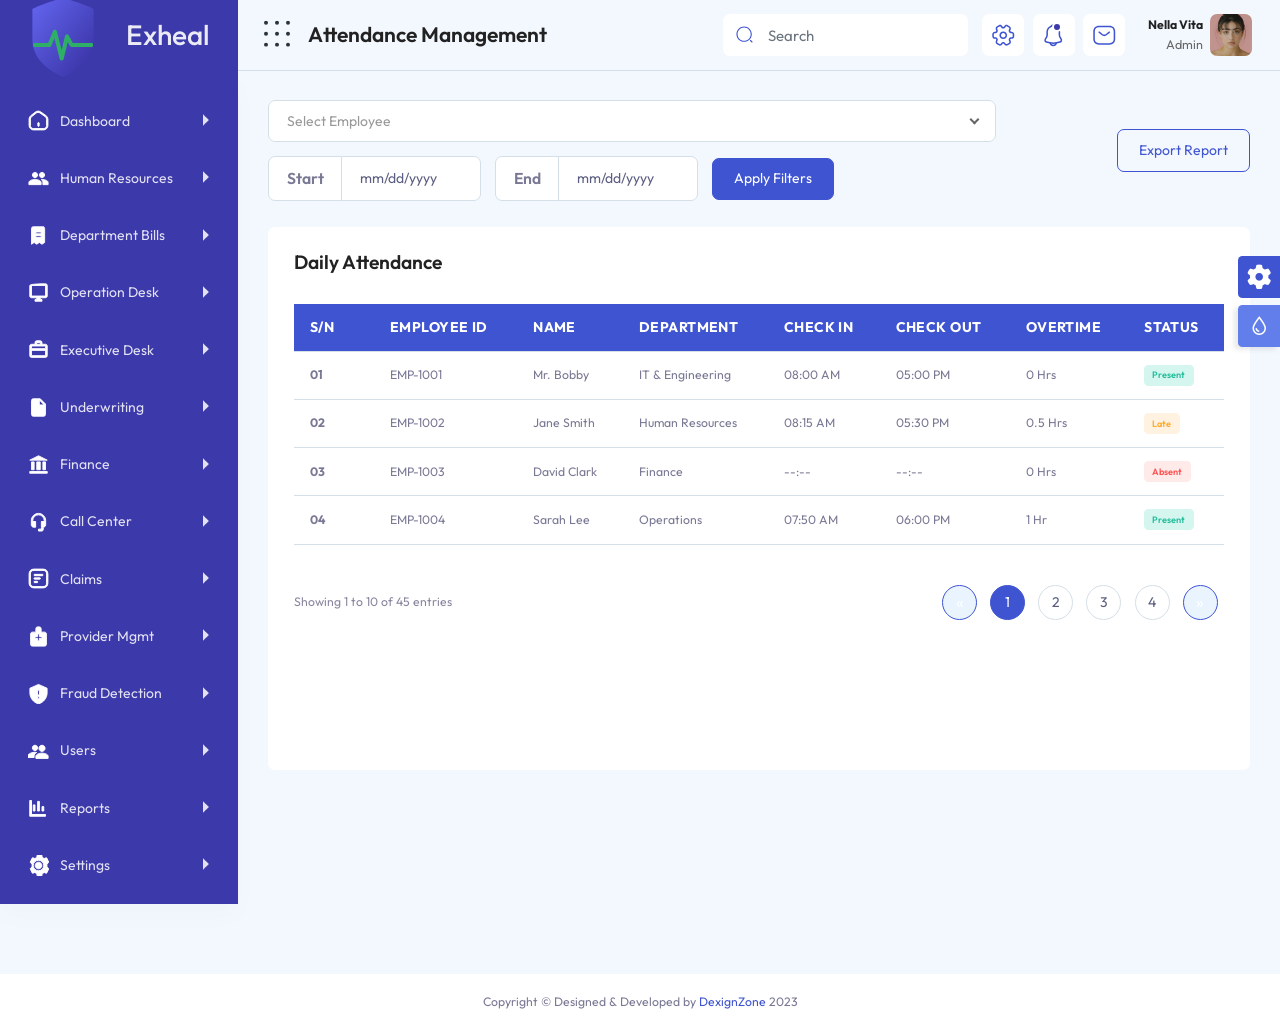
==== attendance.html @ 42bbf81d "exheal" ====
<!doctype html>
<html lang="en">
  <head>
    <meta charset="utf-8" />
    <meta http-equiv="X-UA-Compatible" content="IE=edge" />
    <meta name="viewport" content="width=device-width, initial-scale=1" />
    <meta
      name="description"
      content="Salreo : Crypto Trading UI Admin  Bootstrap 5 Template"
    />
    <meta
      property="og:title"
      content="Salreo : Crypto Trading UI Admin  Bootstrap 5 Template"
    />
    <meta
      property="og:description"
      content="Salreo : Crypto Trading UI Admin  Bootstrap 5 Template"
    />
    <meta
      property="og:image"
      content="https://Salreo.dexignZone.com/xhtml/social-image.png"
    />
    <meta name="format-detection" content="telephone=no" />

    <!-- PAGE TITLE HERE -->
    <title>Exheal UI Admin</title>
    <!-- FAVICONS ICON -->

    <link rel="shortcut icon" type="image/png" href="images/favicon.png" />
    <!-- Custom Stylesheet -->
    <link
      href="vendor/jquery-nice-select/css/nice-select.css"
      rel="stylesheet"
    />
    <link
      href="vendor/bootstrap-select/dist/css/bootstrap-select.min.css"
      rel="stylesheet"
    />
    <link
      href="https://fonts.googleapis.com/css2?family=Material+Icons"
      rel="stylesheet"
    />
    <link href="css/style.css" rel="stylesheet" />
  </head>

  <body>
    <!--*******************
        Preloader start
    ********************-->

    <div id="preloader">
      <div class="loader"></div>
    </div>
    <!--*******************
        Preloader end
    ********************-->

    <!--**********************************
        Main wrapper start
    ***********************************-->
    <div id="main-wrapper">
      <!--**********************************
            Nav header start
        ***********************************-->
      <div class="nav-header">
        <a href="index.html" class="brand-logo">
          <img
            src="images/insureconnect-icon.svg"
            alt="InsureConnect Logo"
            width="90"
          />
          <div class="brand-title">
            <h1 class="mb-0">Exheal</h1>
          </div>
        </a>
        <div class="nav-control">
          <div class="hamburger">
            <span class="line"></span><span class="line"></span
            ><span class="line"></span>
            <svg
              width="26"
              height="26"
              viewBox="0 0 26 26"
              fill="none"
              xmlns="http://www.w3.org/2000/svg"
            >
              <rect x="22" y="11" width="4" height="4" rx="2" fill="#2A353A" />
              <rect x="11" width="4" height="4" rx="2" fill="#2A353A" />
              <rect x="22" width="4" height="4" rx="2" fill="#2A353A" />
              <rect x="11" y="11" width="4" height="4" rx="2" fill="#2A353A" />
              <rect x="11" y="22" width="4" height="4" rx="2" fill="#2A353A" />
              <rect width="4" height="4" rx="2" fill="#2A353A" />
              <rect y="11" width="4" height="4" rx="2" fill="#2A353A" />
              <rect x="22" y="22" width="4" height="4" rx="2" fill="#2A353A" />
              <rect y="22" width="4" height="4" rx="2" fill="#2A353A" />
            </svg>
          </div>
        </div>
      </div>
      <!--**********************************
            Nav header end
        ***********************************-->

      <!--**********************************
            Chat box start
        ***********************************-->
      <div class="chatbox">
        <div class="chatbox-close"></div>
        <div class="custom-tab-1">
          <ul class="nav nav-tabs">
            <li class="nav-item">
              <a
                class="nav-link"
                data-bs-toggle="tab"
                href="table-bootstrap-basic.html#notes"
                >Notes</a
              >
            </li>
            <li class="nav-item">
              <a
                class="nav-link"
                data-bs-toggle="tab"
                href="table-bootstrap-basic.html#alerts"
                >Alerts</a
              >
            </li>
            <li class="nav-item">
              <a
                class="nav-link active"
                data-bs-toggle="tab"
                href="table-bootstrap-basic.html#chat"
                >Chat</a
              >
            </li>
          </ul>
          <div class="tab-content">
            <div class="tab-pane fade active show" id="chat" role="tabpanel">
              <div class="card mb-sm-3 mb-md-0 contacts_card dz-chat-user-box">
                <div class="card-header chat-list-header text-center">
                  <a href="javascript:void(0);"
                    ><svg
                      xmlns="http://www.w3.org/2000/svg"
                      xmlns:xlink="http://www.w3.org/1999/xlink"
                      width="18px"
                      height="18px"
                      viewBox="0 0 24 24"
                      version="1.1"
                    >
                      <g
                        stroke="none"
                        stroke-width="1"
                        fill="none"
                        fill-rule="evenodd"
                      >
                        <rect
                          fill="#000000"
                          x="4"
                          y="11"
                          width="16"
                          height="2"
                          rx="1"
                        />
                        <rect
                          fill="#000000"
                          opacity="0.3"
                          transform="translate(12.000000, 12.000000) rotate(-270.000000) translate(-12.000000, -12.000000) "
                          x="4"
                          y="11"
                          width="16"
                          height="2"
                          rx="1"
                        />
                      </g></svg
                  ></a>
                  <div>
                    <h6 class="mb-1">Chat List</h6>
                    <p class="mb-0">Show All</p>
                  </div>
                  <a href="javascript:void(0);"
                    ><svg
                      xmlns="http://www.w3.org/2000/svg"
                      xmlns:xlink="http://www.w3.org/1999/xlink"
                      width="18px"
                      height="18px"
                      viewBox="0 0 24 24"
                      version="1.1"
                    >
                      <g
                        stroke="none"
                        stroke-width="1"
                        fill="none"
                        fill-rule="evenodd"
                      >
                        <rect x="0" y="0" width="24" height="24" />
                        <circle fill="#000000" cx="5" cy="12" r="2" />
                        <circle fill="#000000" cx="12" cy="12" r="2" />
                        <circle fill="#000000" cx="19" cy="12" r="2" />
                      </g></svg
                  ></a>
                </div>
                <div
                  class="card-body contacts_body p-0 dz-scroll"
                  id="DZ_W_Contacts_Body"
                >
                  <ul class="contacts">
                    <li class="name-first-letter">A</li>
                    <li class="active dz-chat-user">
                      <div class="d-flex bd-highlight">
                        <div class="img_cont">
                          <img
                            src="images/avatar/1.jpg"
                            class="rounded-circle user_img"
                            alt=""
                          />
                          <span class="online_icon"></span>
                        </div>
                        <div class="user_info">
                          <span>Archie Parker</span>
                          <p>Kalid is online</p>
                        </div>
                      </div>
                    </li>
                    <li class="dz-chat-user">
                      <div class="d-flex bd-highlight">
                        <div class="img_cont">
                          <img
                            src="images/avatar/2.jpg"
                            class="rounded-circle user_img"
                            alt=""
                          />
                          <span class="online_icon offline"></span>
                        </div>
                        <div class="user_info">
                          <span>Alfie Mason</span>
                          <p>Taherah left 7 mins ago</p>
                        </div>
                      </div>
                    </li>
                    <li class="dz-chat-user">
                      <div class="d-flex bd-highlight">
                        <div class="img_cont">
                          <img
                            src="images/avatar/3.jpg"
                            class="rounded-circle user_img"
                            alt=""
                          />
                          <span class="online_icon"></span>
                        </div>
                        <div class="user_info">
                          <span>AharlieKane</span>
                          <p>Sami is online</p>
                        </div>
                      </div>
                    </li>
                    <li class="dz-chat-user">
                      <div class="d-flex bd-highlight">
                        <div class="img_cont">
                          <img
                            src="images/avatar/4.jpg"
                            class="rounded-circle user_img"
                            alt=""
                          />
                          <span class="online_icon offline"></span>
                        </div>
                        <div class="user_info">
                          <span>Athan Jacoby</span>
                          <p>Nargis left 30 mins ago</p>
                        </div>
                      </div>
                    </li>
                    <li class="name-first-letter">B</li>
                    <li class="dz-chat-user">
                      <div class="d-flex bd-highlight">
                        <div class="img_cont">
                          <img
                            src="images/avatar/5.jpg"
                            class="rounded-circle user_img"
                            alt=""
                          />
                          <span class="online_icon offline"></span>
                        </div>
                        <div class="user_info">
                          <span>Bashid Samim</span>
                          <p>Rashid left 50 mins ago</p>
                        </div>
                      </div>
                    </li>
                    <li class="dz-chat-user">
                      <div class="d-flex bd-highlight">
                        <div class="img_cont">
                          <img
                            src="images/avatar/1.jpg"
                            class="rounded-circle user_img"
                            alt=""
                          />
                          <span class="online_icon"></span>
                        </div>
                        <div class="user_info">
                          <span>Breddie Ronan</span>
                          <p>Kalid is online</p>
                        </div>
                      </div>
                    </li>
                    <li class="dz-chat-user">
                      <div class="d-flex bd-highlight">
                        <div class="img_cont">
                          <img
                            src="images/avatar/2.jpg"
                            class="rounded-circle user_img"
                            alt=""
                          />
                          <span class="online_icon offline"></span>
                        </div>
                        <div class="user_info">
                          <span>Ceorge Carson</span>
                          <p>Taherah left 7 mins ago</p>
                        </div>
                      </div>
                    </li>
                    <li class="name-first-letter">D</li>
                    <li class="dz-chat-user">
                      <div class="d-flex bd-highlight">
                        <div class="img_cont">
                          <img
                            src="images/avatar/3.jpg"
                            class="rounded-circle user_img"
                            alt=""
                          />
                          <span class="online_icon"></span>
                        </div>
                        <div class="user_info">
                          <span>Darry Parker</span>
                          <p>Sami is online</p>
                        </div>
                      </div>
                    </li>
                    <li class="dz-chat-user">
                      <div class="d-flex bd-highlight">
                        <div class="img_cont">
                          <img
                            src="images/avatar/4.jpg"
                            class="rounded-circle user_img"
                            alt=""
                          />
                          <span class="online_icon offline"></span>
                        </div>
                        <div class="user_info">
                          <span>Denry Hunter</span>
                          <p>Nargis left 30 mins ago</p>
                        </div>
                      </div>
                    </li>
                    <li class="name-first-letter">J</li>
                    <li class="dz-chat-user">
                      <div class="d-flex bd-highlight">
                        <div class="img_cont">
                          <img
                            src="images/avatar/5.jpg"
                            class="rounded-circle user_img"
                            alt=""
                          />
                          <span class="online_icon offline"></span>
                        </div>
                        <div class="user_info">
                          <span>Jack Ronan</span>
                          <p>Rashid left 50 mins ago</p>
                        </div>
                      </div>
                    </li>
                    <li class="dz-chat-user">
                      <div class="d-flex bd-highlight">
                        <div class="img_cont">
                          <img
                            src="images/avatar/1.jpg"
                            class="rounded-circle user_img"
                            alt=""
                          />
                          <span class="online_icon"></span>
                        </div>
                        <div class="user_info">
                          <span>Jacob Tucker</span>
                          <p>Kalid is online</p>
                        </div>
                      </div>
                    </li>
                    <li class="dz-chat-user">
                      <div class="d-flex bd-highlight">
                        <div class="img_cont">
                          <img
                            src="images/avatar/2.jpg"
                            class="rounded-circle user_img"
                            alt=""
                          />
                          <span class="online_icon offline"></span>
                        </div>
                        <div class="user_info">
                          <span>James Logan</span>
                          <p>Taherah left 7 mins ago</p>
                        </div>
                      </div>
                    </li>
                    <li class="dz-chat-user">
                      <div class="d-flex bd-highlight">
                        <div class="img_cont">
                          <img
                            src="images/avatar/3.jpg"
                            class="rounded-circle user_img"
                            alt=""
                          />
                          <span class="online_icon"></span>
                        </div>
                        <div class="user_info">
                          <span>Joshua Weston</span>
                          <p>Sami is online</p>
                        </div>
                      </div>
                    </li>
                    <li class="name-first-letter">O</li>
                    <li class="dz-chat-user">
                      <div class="d-flex bd-highlight">
                        <div class="img_cont">
                          <img
                            src="images/avatar/4.jpg"
                            class="rounded-circle user_img"
                            alt=""
                          />
                          <span class="online_icon offline"></span>
                        </div>
                        <div class="user_info">
                          <span>Oliver Acker</span>
                          <p>Nargis left 30 mins ago</p>
                        </div>
                      </div>
                    </li>
                    <li class="dz-chat-user">
                      <div class="d-flex bd-highlight">
                        <div class="img_cont">
                          <img
                            src="images/avatar/5.jpg"
                            class="rounded-circle user_img"
                            alt=""
                          />
                          <span class="online_icon offline"></span>
                        </div>
                        <div class="user_info">
                          <span>Oscar Weston</span>
                          <p>Rashid left 50 mins ago</p>
                        </div>
                      </div>
                    </li>
                  </ul>
                </div>
              </div>
              <div class="card chat dz-chat-history-box d-none">
                <div class="card-header chat-list-header text-center">
                  <a href="javascript:void(0);" class="dz-chat-history-back">
                    <svg
                      xmlns="http://www.w3.org/2000/svg"
                      xmlns:xlink="http://www.w3.org/1999/xlink"
                      width="18px"
                      height="18px"
                      viewBox="0 0 24 24"
                      version="1.1"
                    >
                      <g
                        stroke="none"
                        stroke-width="1"
                        fill="none"
                        fill-rule="evenodd"
                      >
                        <polygon points="0 0 24 0 24 24 0 24" />
                        <rect
                          fill="#000000"
                          opacity="0.3"
                          transform="translate(15.000000, 12.000000) scale(-1, 1) rotate(-90.000000) translate(-15.000000, -12.000000) "
                          x="14"
                          y="7"
                          width="2"
                          height="10"
                          rx="1"
                        />
                        <path
                          d="M3.7071045,15.7071045 C3.3165802,16.0976288 2.68341522,16.0976288 2.29289093,15.7071045 C1.90236664,15.3165802 1.90236664,14.6834152 2.29289093,14.2928909 L8.29289093,8.29289093 C8.67146987,7.914312 9.28105631,7.90106637 9.67572234,8.26284357 L15.6757223,13.7628436 C16.0828413,14.136036 16.1103443,14.7686034 15.7371519,15.1757223 C15.3639594,15.5828413 14.7313921,15.6103443 14.3242731,15.2371519 L9.03007346,10.3841355 L3.7071045,15.7071045 Z"
                          fill="#000000"
                          fill-rule="nonzero"
                          transform="translate(9.000001, 11.999997) scale(-1, -1) rotate(90.000000) translate(-9.000001, -11.999997) "
                        />
                      </g>
                    </svg>
                  </a>
                  <div>
                    <h6 class="mb-1">Chat with Khelesh</h6>
                    <p class="mb-0 text-success">Online</p>
                  </div>
                  <div class="dropdown">
                    <a
                      href="javascript:void(0);"
                      data-bs-toggle="dropdown"
                      aria-expanded="false"
                      ><svg
                        xmlns="http://www.w3.org/2000/svg"
                        xmlns:xlink="http://www.w3.org/1999/xlink"
                        width="18px"
                        height="18px"
                        viewBox="0 0 24 24"
                        version="1.1"
                      >
                        <g
                          stroke="none"
                          stroke-width="1"
                          fill="none"
                          fill-rule="evenodd"
                        >
                          <rect x="0" y="0" width="24" height="24" />
                          <circle fill="#000000" cx="5" cy="12" r="2" />
                          <circle fill="#000000" cx="12" cy="12" r="2" />
                          <circle fill="#000000" cx="19" cy="12" r="2" />
                        </g></svg
                    ></a>
                    <ul class="dropdown-menu dropdown-menu-end">
                      <li class="dropdown-item">
                        <i class="fa fa-user-circle text-primary me-2"></i> View
                        profile
                      </li>
                      <li class="dropdown-item">
                        <i class="fa fa-users text-primary me-2"></i> Add to
                        btn-close friends
                      </li>
                      <li class="dropdown-item">
                        <i class="fa fa-plus text-primary me-2"></i> Add to
                        group
                      </li>
                      <li class="dropdown-item">
                        <i class="fa fa-ban text-primary me-2"></i> Block
                      </li>
                    </ul>
                  </div>
                </div>
                <div
                  class="card-body msg_card_body dz-scroll"
                  id="DZ_W_Contacts_Body3"
                >
                  <div class="d-flex justify-content-start mb-4">
                    <div class="img_cont_msg">
                      <img
                        src="images/avatar/1.jpg"
                        class="rounded-circle user_img_msg"
                        alt=""
                      />
                    </div>
                    <div class="msg_cotainer">
                      Hi, how are you samim?
                      <span class="msg_time">8:40 AM, Today</span>
                    </div>
                  </div>
                  <div class="d-flex justify-content-end mb-4">
                    <div class="msg_cotainer_send">
                      Hi Khalid i am good tnx how about you?
                      <span class="msg_time_send">8:55 AM, Today</span>
                    </div>
                    <div class="img_cont_msg">
                      <img
                        src="images/avatar/2.jpg"
                        class="rounded-circle user_img_msg"
                        alt=""
                      />
                    </div>
                  </div>
                  <div class="d-flex justify-content-start mb-4">
                    <div class="img_cont_msg">
                      <img
                        src="images/avatar/1.jpg"
                        class="rounded-circle user_img_msg"
                        alt=""
                      />
                    </div>
                    <div class="msg_cotainer">
                      I am good too, thank you for your chat template
                      <span class="msg_time">9:00 AM, Today</span>
                    </div>
                  </div>
                  <div class="d-flex justify-content-end mb-4">
                    <div class="msg_cotainer_send">
                      You are welcome
                      <span class="msg_time_send">9:05 AM, Today</span>
                    </div>
                    <div class="img_cont_msg">
                      <img
                        src="images/avatar/2.jpg"
                        class="rounded-circle user_img_msg"
                        alt=""
                      />
                    </div>
                  </div>
                  <div class="d-flex justify-content-start mb-4">
                    <div class="img_cont_msg">
                      <img
                        src="images/avatar/1.jpg"
                        class="rounded-circle user_img_msg"
                        alt=""
                      />
                    </div>
                    <div class="msg_cotainer">
                      I am looking for your next templates
                      <span class="msg_time">9:07 AM, Today</span>
                    </div>
                  </div>
                  <div class="d-flex justify-content-end mb-4">
                    <div class="msg_cotainer_send">
                      Ok, thank you have a good day
                      <span class="msg_time_send">9:10 AM, Today</span>
                    </div>
                    <div class="img_cont_msg">
                      <img
                        src="images/avatar/2.jpg"
                        class="rounded-circle user_img_msg"
                        alt=""
                      />
                    </div>
                  </div>
                  <div class="d-flex justify-content-start mb-4">
                    <div class="img_cont_msg">
                      <img
                        src="images/avatar/1.jpg"
                        class="rounded-circle user_img_msg"
                        alt=""
                      />
                    </div>
                    <div class="msg_cotainer">
                      Bye, see you
                      <span class="msg_time">9:12 AM, Today</span>
                    </div>
                  </div>
                  <div class="d-flex justify-content-start mb-4">
                    <div class="img_cont_msg">
                      <img
                        src="images/avatar/1.jpg"
                        class="rounded-circle user_img_msg"
                        alt=""
                      />
                    </div>
                    <div class="msg_cotainer">
                      Hi, how are you samim?
                      <span class="msg_time">8:40 AM, Today</span>
                    </div>
                  </div>
                  <div class="d-flex justify-content-end mb-4">
                    <div class="msg_cotainer_send">
                      Hi Khalid i am good tnx how about you?
                      <span class="msg_time_send">8:55 AM, Today</span>
                    </div>
                    <div class="img_cont_msg">
                      <img
                        src="images/avatar/2.jpg"
                        class="rounded-circle user_img_msg"
                        alt=""
                      />
                    </div>
                  </div>
                  <div class="d-flex justify-content-start mb-4">
                    <div class="img_cont_msg">
                      <img
                        src="images/avatar/1.jpg"
                        class="rounded-circle user_img_msg"
                        alt=""
                      />
                    </div>
                    <div class="msg_cotainer">
                      I am good too, thank you for your chat template
                      <span class="msg_time">9:00 AM, Today</span>
                    </div>
                  </div>
                  <div class="d-flex justify-content-end mb-4">
                    <div class="msg_cotainer_send">
                      You are welcome
                      <span class="msg_time_send">9:05 AM, Today</span>
                    </div>
                    <div class="img_cont_msg">
                      <img
                        src="images/avatar/2.jpg"
                        class="rounded-circle user_img_msg"
                        alt=""
                      />
                    </div>
                  </div>
                  <div class="d-flex justify-content-start mb-4">
                    <div class="img_cont_msg">
                      <img
                        src="images/avatar/1.jpg"
                        class="rounded-circle user_img_msg"
                        alt=""
                      />
                    </div>
                    <div class="msg_cotainer">
                      I am looking for your next templates
                      <span class="msg_time">9:07 AM, Today</span>
                    </div>
                  </div>
                  <div class="d-flex justify-content-end mb-4">
                    <div class="msg_cotainer_send">
                      Ok, thank you have a good day
                      <span class="msg_time_send">9:10 AM, Today</span>
                    </div>
                    <div class="img_cont_msg">
                      <img
                        src="images/avatar/2.jpg"
                        class="rounded-circle user_img_msg"
                        alt=""
                      />
                    </div>
                  </div>
                  <div class="d-flex justify-content-start mb-4">
                    <div class="img_cont_msg">
                      <img
                        src="images/avatar/1.jpg"
                        class="rounded-circle user_img_msg"
                        alt=""
                      />
                    </div>
                    <div class="msg_cotainer">
                      Bye, see you
                      <span class="msg_time">9:12 AM, Today</span>
                    </div>
                  </div>
                </div>
                <div class="card-footer type_msg">
                  <div class="input-group">
                    <textarea
                      class="form-control"
                      placeholder="Type your message..."
                    ></textarea>
                    <div class="input-group-append">
                      <button type="button" class="btn btn-primary">
                        <i class="fa fa-location-arrow"></i>
                      </button>
                    </div>
                  </div>
                </div>
              </div>
            </div>
            <div class="tab-pane fade" id="alerts" role="tabpanel">
              <div class="card mb-sm-3 mb-md-0 contacts_card">
                <div class="card-header chat-list-header text-center">
                  <a href="javascript:void(0);"
                    ><svg
                      xmlns="http://www.w3.org/2000/svg"
                      xmlns:xlink="http://www.w3.org/1999/xlink"
                      width="18px"
                      height="18px"
                      viewBox="0 0 24 24"
                      version="1.1"
                    >
                      <g
                        stroke="none"
                        stroke-width="1"
                        fill="none"
                        fill-rule="evenodd"
                      >
                        <rect x="0" y="0" width="24" height="24" />
                        <circle fill="#000000" cx="5" cy="12" r="2" />
                        <circle fill="#000000" cx="12" cy="12" r="2" />
                        <circle fill="#000000" cx="19" cy="12" r="2" />
                      </g></svg
                  ></a>
                  <div>
                    <h6 class="mb-1">Notications</h6>
                    <p class="mb-0">Show All</p>
                  </div>
                  <a href="javascript:void(0);"
                    ><svg
                      xmlns="http://www.w3.org/2000/svg"
                      xmlns:xlink="http://www.w3.org/1999/xlink"
                      width="18px"
                      height="18px"
                      viewBox="0 0 24 24"
                      version="1.1"
                    >
                      <g
                        stroke="none"
                        stroke-width="1"
                        fill="none"
                        fill-rule="evenodd"
                      >
                        <rect x="0" y="0" width="24" height="24" />
                        <path
                          d="M14.2928932,16.7071068 C13.9023689,16.3165825 13.9023689,15.6834175 14.2928932,15.2928932 C14.6834175,14.9023689 15.3165825,14.9023689 15.7071068,15.2928932 L19.7071068,19.2928932 C20.0976311,19.6834175 20.0976311,20.3165825 19.7071068,20.7071068 C19.3165825,21.0976311 18.6834175,21.0976311 18.2928932,20.7071068 L14.2928932,16.7071068 Z"
                          fill="#000000"
                          fill-rule="nonzero"
                          opacity="0.3"
                        />
                        <path
                          d="M11,16 C13.7614237,16 16,13.7614237 16,11 C16,8.23857625 13.7614237,6 11,6 C8.23857625,6 6,8.23857625 6,11 C6,13.7614237 8.23857625,16 11,16 Z M11,18 C7.13400675,18 4,14.8659932 4,11 C4,7.13400675 7.13400675,4 11,4 C14.8659932,4 18,7.13400675 18,11 C18,14.8659932 14.8659932,18 11,18 Z"
                          fill="#000000"
                          fill-rule="nonzero"
                        />
                      </g></svg
                  ></a>
                </div>
                <div
                  class="card-body contacts_body p-0 dz-scroll"
                  id="DZ_W_Contacts_Body1"
                >
                  <ul class="contacts">
                    <li class="name-first-letter">SEVER STATUS</li>
                    <li class="active">
                      <div class="d-flex bd-highlight">
                        <div class="img_cont primary">KK</div>
                        <div class="user_info">
                          <span>David Nester Birthday</span>
                          <p class="text-primary">Today</p>
                        </div>
                      </div>
                    </li>
                    <li class="name-first-letter">SOCIAL</li>
                    <li>
                      <div class="d-flex bd-highlight">
                        <div class="img_cont success">RU</div>
                        <div class="user_info">
                          <span>Perfection Simplified</span>
                          <p>Jame Smith commented on your status</p>
                        </div>
                      </div>
                    </li>
                    <li class="name-first-letter">SEVER STATUS</li>
                    <li>
                      <div class="d-flex bd-highlight">
                        <div class="img_cont primary">AU</div>
                        <div class="user_info">
                          <span>AharlieKane</span>
                          <p>Sami is online</p>
                        </div>
                      </div>
                    </li>
                    <li>
                      <div class="d-flex bd-highlight">
                        <div class="img_cont info">MO</div>
                        <div class="user_info">
                          <span>Athan Jacoby</span>
                          <p>Nargis left 30 mins ago</p>
                        </div>
                      </div>
                    </li>
                  </ul>
                </div>
                <div class="card-footer"></div>
              </div>
            </div>
            <div class="tab-pane fade" id="notes">
              <div class="card mb-sm-3 mb-md-0 note_card">
                <div class="card-header chat-list-header text-center">
                  <a href="javascript:void(0);"
                    ><svg
                      xmlns="http://www.w3.org/2000/svg"
                      xmlns:xlink="http://www.w3.org/1999/xlink"
                      width="18px"
                      height="18px"
                      viewBox="0 0 24 24"
                      version="1.1"
                    >
                      <g
                        stroke="none"
                        stroke-width="1"
                        fill="none"
                        fill-rule="evenodd"
                      >
                        <rect
                          fill="#000000"
                          x="4"
                          y="11"
                          width="16"
                          height="2"
                          rx="1"
                        />
                        <rect
                          fill="#000000"
                          opacity="0.3"
                          transform="translate(12.000000, 12.000000) rotate(-270.000000) translate(-12.000000, -12.000000) "
                          x="4"
                          y="11"
                          width="16"
                          height="2"
                          rx="1"
                        />
                      </g></svg
                  ></a>
                  <div>
                    <h6 class="mb-1">Notes</h6>
                    <p class="mb-0">Add New Nots</p>
                  </div>
                  <a href="javascript:void(0);"
                    ><svg
                      xmlns="http://www.w3.org/2000/svg"
                      xmlns:xlink="http://www.w3.org/1999/xlink"
                      width="18px"
                      height="18px"
                      viewBox="0 0 24 24"
                      version="1.1"
                    >
                      <g
                        stroke="none"
                        stroke-width="1"
                        fill="none"
                        fill-rule="evenodd"
                      >
                        <rect x="0" y="0" width="24" height="24" />
                        <path
                          d="M14.2928932,16.7071068 C13.9023689,16.3165825 13.9023689,15.6834175 14.2928932,15.2928932 C14.6834175,14.9023689 15.3165825,14.9023689 15.7071068,15.2928932 L19.7071068,19.2928932 C20.0976311,19.6834175 20.0976311,20.3165825 19.7071068,20.7071068 C19.3165825,21.0976311 18.6834175,21.0976311 18.2928932,20.7071068 L14.2928932,16.7071068 Z"
                          fill="#000000"
                          fill-rule="nonzero"
                          opacity="0.3"
                        />
                        <path
                          d="M11,16 C13.7614237,16 16,13.7614237 16,11 C16,8.23857625 13.7614237,6 11,6 C8.23857625,6 6,8.23857625 6,11 C6,13.7614237 8.23857625,16 11,16 Z M11,18 C7.13400675,18 4,14.8659932 4,11 C4,7.13400675 7.13400675,4 11,4 C14.8659932,4 18,7.13400675 18,11 C18,14.8659932 14.8659932,18 11,18 Z"
                          fill="#000000"
                          fill-rule="nonzero"
                        />
                      </g></svg
                  ></a>
                </div>
                <div
                  class="card-body contacts_body p-0 dz-scroll"
                  id="DZ_W_Contacts_Body2"
                >
                  <ul class="contacts">
                    <li class="active">
                      <div class="d-flex bd-highlight">
                        <div class="user_info">
                          <span>New order placed..</span>
                          <p>10 Aug 2020</p>
                        </div>
                        <div class="ms-auto">
                          <a
                            href="javascript:void(0);"
                            class="btn btn-primary btn-xs sharp me-1"
                            ><i class="fas fa-pencil-alt"></i
                          ></a>
                          <a
                            href="javascript:void(0);"
                            class="btn btn-danger btn-xs sharp"
                            ><i class="fa fa-trash"></i
                          ></a>
                        </div>
                      </div>
                    </li>
                    <li>
                      <div class="d-flex bd-highlight">
                        <div class="user_info">
                          <span>Youtube, a video-sharing website..</span>
                          <p>10 Aug 2020</p>
                        </div>
                        <div class="ms-auto">
                          <a
                            href="javascript:void(0);"
                            class="btn btn-primary btn-xs sharp me-1"
                            ><i class="fas fa-pencil-alt"></i
                          ></a>
                          <a
                            href="javascript:void(0);"
                            class="btn btn-danger btn-xs sharp"
                            ><i class="fa fa-trash"></i
                          ></a>
                        </div>
                      </div>
                    </li>
                    <li>
                      <div class="d-flex bd-highlight">
                        <div class="user_info">
                          <span>john just buy your product..</span>
                          <p>10 Aug 2020</p>
                        </div>
                        <div class="ms-auto">
                          <a
                            href="javascript:void(0);"
                            class="btn btn-primary btn-xs sharp me-1"
                            ><i class="fas fa-pencil-alt"></i
                          ></a>
                          <a
                            href="javascript:void(0);"
                            class="btn btn-danger btn-xs sharp"
                            ><i class="fa fa-trash"></i
                          ></a>
                        </div>
                      </div>
                    </li>
                    <li>
                      <div class="d-flex bd-highlight">
                        <div class="user_info">
                          <span>Athan Jacoby</span>
                          <p>10 Aug 2020</p>
                        </div>
                        <div class="ms-auto">
                          <a
                            href="javascript:void(0);"
                            class="btn btn-primary btn-xs sharp me-1"
                            ><i class="fas fa-pencil-alt"></i
                          ></a>
                          <a
                            href="javascript:void(0);"
                            class="btn btn-danger btn-xs sharp"
                            ><i class="fa fa-trash"></i
                          ></a>
                        </div>
                      </div>
                    </li>
                  </ul>
                </div>
              </div>
            </div>
          </div>
        </div>
      </div>
      <!--**********************************
            Chat box End
        ***********************************-->
      <!-- sidebarfix -->

      <!--**********************************
            Header start
        ***********************************-->
      <div class="header">
        <div class="header-content">
          <nav class="navbar navbar-expand">
            <div class="collapse navbar-collapse justify-content-between">
              <div class="header-left">
                <div class="header-title">
                  <h3>Attendance Management</h3>
                </div>
              </div>
              <ul class="navbar-nav header-right">
                <li class="nav-item">
                  <div class="input-group search-area me-3">
                    <input
                      type="text"
                      class="form-control"
                      placeholder="Search"
                    />
                    <span class="input-group-text"
                      ><a href="javascript:void(0)">
                        <svg
                          class="me-3 mb-1 user-search"
                          width="15"
                          height="15"
                          viewBox="0 0 18 18"
                          fill="none"
                          xmlns="http://www.w3.org/2000/svg"
                        >
                          <path
                            d="M8.625 16.3125C4.3875 16.3125 0.9375 12.8625 0.9375 8.625C0.9375 4.3875 4.3875 0.9375 8.625 0.9375C12.8625 0.9375 16.3125 4.3875 16.3125 8.625C16.3125 12.8625 12.8625 16.3125 8.625 16.3125ZM8.625 2.0625C5.0025 2.0625 2.0625 5.01 2.0625 8.625C2.0625 12.24 5.0025 15.1875 8.625 15.1875C12.2475 15.1875 15.1875 12.24 15.1875 8.625C15.1875 5.01 12.2475 2.0625 8.625 2.0625Z"
                            fill="#2696FD"
                          />
                          <path
                            d="M16.5001 17.0626C16.3576 17.0626 16.2151 17.0101 16.1026 16.8976L14.6026 15.3976C14.3851 15.1801 14.3851 14.8201 14.6026 14.6026C14.8201 14.3851 15.1801 14.3851 15.3976 14.6026L16.8976 16.1026C17.1151 16.3201 17.1151 16.6801 16.8976 16.8976C16.7851 17.0101 16.6426 17.0626 16.5001 17.0626Z"
                            fill="var(--primary)"
                          />
                        </svg> </a
                    ></span>
                  </div>
                </li>
                <li class="nav-item dropdown notification_dropdown">
                  <a
                    class="nav-link"
                    href="javascript:void(0);"
                    data-bs-toggle="dropdown"
                  >
                    <svg
                      width="22"
                      height="22"
                      viewBox="0 0 22 22"
                      fill="none"
                      xmlns="http://www.w3.org/2000/svg"
                    >
                      <path
                        d="M11 14.4375C9.1025 14.4375 7.5625 12.8975 7.5625 11C7.5625 9.1025 9.1025 7.5625 11 7.5625C12.8975 7.5625 14.4375 9.1025 14.4375 11C14.4375 12.8975 12.8975 14.4375 11 14.4375ZM11 8.9375C9.86333 8.9375 8.9375 9.86333 8.9375 11C8.9375 12.1367 9.86333 13.0625 11 13.0625C12.1367 13.0625 13.0625 12.1367 13.0625 11C13.0625 9.86333 12.1367 8.9375 11 8.9375Z"
                        fill="var(--primary)"
                      />
                      <path
                        d="M13.9424 20.3408C13.7499 20.3408 13.5574 20.3133 13.3649 20.2674C12.7966 20.1116 12.3199 19.7541 12.0174 19.2499L11.9074 19.0666C11.3666 18.1316 10.6241 18.1316 10.0833 19.0666L9.98242 19.2408C9.67992 19.7541 9.20325 20.1208 8.63492 20.2674C8.05742 20.4233 7.46158 20.3408 6.95742 20.0383L5.38075 19.1308C4.82158 18.8099 4.41825 18.2874 4.24409 17.6549C4.07909 17.0224 4.16158 16.3716 4.48242 15.8124C4.74825 15.3449 4.82159 14.9233 4.66575 14.6574C4.50992 14.3916 4.11575 14.2358 3.57492 14.2358C2.23659 14.2358 1.14575 13.1449 1.14575 11.8066V10.1933C1.14575 8.85494 2.23659 7.7641 3.57492 7.7641C4.11575 7.7641 4.50992 7.60827 4.66575 7.34244C4.82159 7.0766 4.75742 6.65494 4.48242 6.18744C4.16158 5.62827 4.07909 4.96827 4.24409 4.34494C4.40909 3.71244 4.81242 3.18994 5.38075 2.8691L6.96658 1.9616C8.00242 1.34744 9.36825 1.70494 9.99158 2.7591L10.1016 2.94244C10.6424 3.87744 11.3849 3.87744 11.9258 2.94244L12.0266 2.76827C12.6499 1.70494 14.0158 1.34744 15.0608 1.97077L16.6374 2.87827C17.1966 3.1991 17.5999 3.7216 17.7741 4.3541C17.9391 4.9866 17.8566 5.63744 17.5357 6.1966C17.2699 6.6641 17.1966 7.08577 17.3524 7.3516C17.5083 7.61744 17.9024 7.77327 18.4433 7.77327C19.7816 7.77327 20.8724 8.8641 20.8724 10.2024V11.8158C20.8724 13.1541 19.7816 14.2449 18.4433 14.2449C17.9024 14.2449 17.5083 14.4008 17.3524 14.6666C17.1966 14.9324 17.2607 15.3541 17.5357 15.8216C17.8566 16.3808 17.9482 17.0408 17.7741 17.6641C17.6091 18.2966 17.2057 18.8191 16.6374 19.1399L15.0516 20.0474C14.7033 20.2399 14.3274 20.3408 13.9424 20.3408ZM10.9999 16.9491C11.8158 16.9491 12.5766 17.4624 13.0991 18.3699L13.1999 18.5441C13.3099 18.7366 13.4933 18.8741 13.7133 18.9291C13.9333 18.9841 14.1533 18.9566 14.3366 18.8466L15.9224 17.9299C16.1608 17.7924 16.3441 17.5633 16.4174 17.2883C16.4908 17.0133 16.4541 16.7291 16.3166 16.4908C15.7941 15.5924 15.7299 14.6666 16.1333 13.9608C16.5366 13.2549 17.3708 12.8516 18.4158 12.8516C19.0024 12.8516 19.4699 12.3841 19.4699 11.7974V10.1841C19.4699 9.6066 19.0024 9.12994 18.4158 9.12994C17.3708 9.12994 16.5366 8.7266 16.1333 8.02077C15.7299 7.31494 15.7941 6.3891 16.3166 5.49077C16.4541 5.25244 16.4908 4.96827 16.4174 4.69327C16.3441 4.41827 16.1699 4.19827 15.9316 4.0516L14.3458 3.1441C13.9516 2.90577 13.4291 3.04327 13.1908 3.4466L13.0899 3.62077C12.5674 4.52827 11.8066 5.0416 10.9908 5.0416C10.1749 5.0416 9.41408 4.52827 8.89158 3.62077L8.79075 3.43744C8.56158 3.05244 8.04825 2.91494 7.65408 3.1441L6.06825 4.06077C5.82992 4.19827 5.64658 4.42744 5.57325 4.70244C5.49992 4.97744 5.53658 5.2616 5.67408 5.49994C6.19658 6.39827 6.26075 7.3241 5.85742 8.02994C5.45408 8.73577 4.61992 9.1391 3.57492 9.1391C2.98825 9.1391 2.52075 9.6066 2.52075 10.1933V11.8066C2.52075 12.3841 2.98825 12.8608 3.57492 12.8608C4.61992 12.8608 5.45408 13.2641 5.85742 13.9699C6.26075 14.6758 6.19658 15.6016 5.67408 16.4999C5.53658 16.7383 5.49992 17.0224 5.57325 17.2974C5.64658 17.5724 5.82075 17.7924 6.05908 17.9391L7.64492 18.8466C7.83742 18.9658 8.06658 18.9933 8.27742 18.9383C8.49742 18.8833 8.68075 18.7366 8.79992 18.5441L8.90075 18.3699C9.42325 17.4716 10.1841 16.9491 10.9999 16.9491Z"
                        fill="var(--primary)"
                      />
                    </svg>
                  </a>
                  <div class="dropdown-menu dropdown-menu-end">
                    <div
                      id="DZ_W_TimeLine02"
                      class="widget-timeline dz-scroll style-1 p-3 height370"
                    >
                      <ul class="timeline">
                        <li>
                          <div class="timeline-badge primary"></div>
                          <a
                            class="timeline-panel text-muted"
                            href="javascript:void(0);"
                          >
                            <span>10 minutes ago</span>
                            <h6 class="mb-0">
                              Youtube, a video-sharing website, goes live
                              <strong class="text-primary">$500</strong>.
                            </h6>
                          </a>
                        </li>
                        <li>
                          <div class="timeline-badge info"></div>
                          <a
                            class="timeline-panel text-muted"
                            href="javascript:void(0);"
                          >
                            <span>20 minutes ago</span>
                            <h6 class="mb-0">
                              New order placed
                              <strong class="text-info">#XF-2356.</strong>
                            </h6>
                            <p class="mb-0">
                              Quisque a consequat ante Sit amet magna at
                              volutapt...
                            </p>
                          </a>
                        </li>
                        <li>
                          <div class="timeline-badge danger"></div>
                          <a
                            class="timeline-panel text-muted"
                            href="javascript:void(0);"
                          >
                            <span>30 minutes ago</span>
                            <h6 class="mb-0">
                              john just buy your product
                              <strong class="text-warning">Sell $250</strong>
                            </h6>
                          </a>
                        </li>
                        <li>
                          <div class="timeline-badge success"></div>
                          <a
                            class="timeline-panel text-muted"
                            href="javascript:void(0);"
                          >
                            <span>15 minutes ago</span>
                            <h6 class="mb-0">
                              StumbleUpon is acquired by eBay.
                            </h6>
                          </a>
                        </li>
                        <li>
                          <div class="timeline-badge warning"></div>
                          <a
                            class="timeline-panel text-muted"
                            href="javascript:void(0);"
                          >
                            <span>20 minutes ago</span>
                            <h6 class="mb-0">
                              Mashable, a news website and blog, goes live.
                            </h6>
                          </a>
                        </li>
                        <li>
                          <div class="timeline-badge dark"></div>
                          <a
                            class="timeline-panel text-muted"
                            href="javascript:void(0);"
                          >
                            <span>20 minutes ago</span>
                            <h6 class="mb-0">
                              Mashable, a news website and blog, goes live.
                            </h6>
                          </a>
                        </li>
                      </ul>
                    </div>
                  </div>
                </li>
                <li class="nav-item dropdown notification_dropdown">
                  <a
                    class="nav-link bell-icon"
                    href="javascript:void(0);"
                    role="button"
                    data-bs-toggle="dropdown"
                  >
                    <svg
                      class="bell-animi"
                      width="22"
                      height="22"
                      viewBox="0 0 22 22"
                      fill="none"
                      xmlns="http://www.w3.org/2000/svg"
                    >
                      <path
                        d="M11.0183 18.8193C8.88246 18.8193 6.74663 18.4801 4.72079 17.8018C3.95079 17.5359 3.36413 16.9951 3.10746 16.2893C2.84163 15.5834 2.93329 14.8043 3.35496 14.1076L4.40913 12.3568C4.62913 11.9901 4.83079 11.2568 4.83079 10.8259V8.17676C4.83079 4.76676 7.6083 1.98926 11.0183 1.98926C14.4283 1.98926 17.2058 4.76676 17.2058 8.17676V10.8259C17.2058 11.2476 17.4075 11.9901 17.6275 12.3659L18.6725 14.1076C19.0666 14.7676 19.14 15.5651 18.8741 16.2893C18.6083 17.0134 18.0308 17.5634 17.3066 17.8018C15.29 18.4801 13.1541 18.8193 11.0183 18.8193ZM11.0183 3.36426C8.36913 3.36426 6.20579 5.51842 6.20579 8.17676V10.8259C6.20579 11.4951 5.93079 12.4851 5.59163 13.0626L4.53746 14.8134C4.33579 15.1526 4.28079 15.5101 4.39996 15.8126C4.50996 16.1243 4.78496 16.3626 5.16079 16.4909C8.99246 17.7743 13.0533 17.7743 16.885 16.4909C17.215 16.3809 17.4716 16.1334 17.5908 15.8034C17.71 15.4734 17.6825 15.1159 17.4991 14.8134L16.445 13.0626C16.0966 12.4668 15.8308 11.4859 15.8308 10.8168V8.17676C15.8308 5.51842 13.6766 3.36426 11.0183 3.36426Z"
                        fill="var(--primary)"
                      />
                      <path
                        d="M12.7232 3.61203C12.6591 3.61203 12.5949 3.60286 12.5307 3.58453C12.2649 3.5112 12.0082 3.4562 11.7607 3.41953C10.9816 3.3187 10.2299 3.3737 9.52407 3.58453C9.2674 3.66703 8.9924 3.58453 8.81823 3.39203C8.64407 3.19953 8.58907 2.92453 8.6899 2.67703C9.06573 1.71453 9.9824 1.08203 11.0274 1.08203C12.0724 1.08203 12.9891 1.70536 13.3649 2.67703C13.4566 2.92453 13.4107 3.19953 13.2366 3.39203C13.0991 3.5387 12.9066 3.61203 12.7232 3.61203Z"
                        fill="var(--primary)"
                      />
                      <path
                        d="M11.0183 20.9092C10.1108 20.9092 9.23081 20.5425 8.58914 19.9008C7.94748 19.2592 7.58081 18.3792 7.58081 17.4717H8.95581C8.95581 18.0125 9.17581 18.5442 9.56081 18.9292C9.94581 19.3142 10.4775 19.5342 11.0183 19.5342C12.155 19.5342 13.0808 18.6083 13.0808 17.4717H14.4558C14.4558 19.3692 12.9158 20.9092 11.0183 20.9092Z"
                        fill="var(--primary)"
                      />
                    </svg>
                  </a>
                  <div class="dropdown-menu dropdown-menu-end of-visible">
                    <div class="dropdown-header">
                      <h4 class="title mb-0">Notification</h4>
                      <a href="javascript:void(0);" class="d-none"
                        ><i class="flaticon-381-settings-6"></i
                      ></a>
                    </div>
                    <div
                      id="DZ_W_Notification1"
                      class="widget-media dz-scroll p-3"
                      style="height: 380px"
                    >
                      <ul class="timeline">
                        <li>
                          <div class="timeline-panel">
                            <div class="media me-2">
                              <img
                                alt="image"
                                width="50"
                                src="images/avatar/1.jpg"
                              />
                            </div>
                            <div class="media-body">
                              <h6 class="mb-1">Dr sultads Send you Photo</h6>
                              <small class="d-block"
                                >29 July 2020 - 02:26 PM</small
                              >
                            </div>
                          </div>
                        </li>
                        <li>
                          <div class="timeline-panel">
                            <div class="media me-2 media-info">KG</div>
                            <div class="media-body">
                              <h6 class="mb-1">Resport created successfully</h6>
                              <small class="d-block"
                                >29 July 2020 - 02:26 PM</small
                              >
                            </div>
                          </div>
                        </li>
                        <li>
                          <div class="timeline-panel">
                            <div class="media me-2 media-success">
                              <i class="fa fa-home"></i>
                            </div>
                            <div class="media-body">
                              <h6 class="mb-1">Reminder : Treatment Time!</h6>
                              <small class="d-block"
                                >29 July 2020 - 02:26 PM</small
                              >
                            </div>
                          </div>
                        </li>
                        <li>
                          <div class="timeline-panel">
                            <div class="media me-2">
                              <img
                                alt="image"
                                width="50"
                                src="images/avatar/1.jpg"
                              />
                            </div>
                            <div class="media-body">
                              <h6 class="mb-1">Dr sultads Send you Photo</h6>
                              <small class="d-block"
                                >29 July 2020 - 02:26 PM</small
                              >
                            </div>
                          </div>
                        </li>
                        <li>
                          <div class="timeline-panel">
                            <div class="media me-2 media-danger">KG</div>
                            <div class="media-body">
                              <h6 class="mb-1">Resport created successfully</h6>
                              <small class="d-block"
                                >29 July 2020 - 02:26 PM</small
                              >
                            </div>
                          </div>
                        </li>
                        <li>
                          <div class="timeline-panel">
                            <div class="media me-2 media-primary">
                              <i class="fa fa-home"></i>
                            </div>
                            <div class="media-body">
                              <h6 class="mb-1">Reminder : Treatment Time!</h6>
                              <small class="d-block"
                                >29 July 2020 - 02:26 PM</small
                              >
                            </div>
                          </div>
                        </li>
                      </ul>
                    </div>
                    <a class="all-notification" href="javascript:void(0);"
                      >See all notifications <i class="ti-arrow-end"></i
                    ></a>
                  </div>
                </li>
                <li class="nav-item dropdown notification_dropdown">
                  <a class="nav-link bell-link" href="javascript:void(0);">
                    <svg
                      width="22"
                      height="22"
                      viewBox="0 0 22 22"
                      fill="none"
                      xmlns="http://www.w3.org/2000/svg"
                    >
                      <path
                        d="M15.5833 19.4788H6.41659C3.07075 19.4788 1.14575 17.5538 1.14575 14.208V7.79134C1.14575 4.44551 3.07075 2.52051 6.41659 2.52051H15.5833C18.9291 2.52051 20.8541 4.44551 20.8541 7.79134V14.208C20.8541 17.5538 18.9291 19.4788 15.5833 19.4788ZM6.41659 3.89551C3.79492 3.89551 2.52075 5.16967 2.52075 7.79134V14.208C2.52075 16.8297 3.79492 18.1038 6.41659 18.1038H15.5833C18.2049 18.1038 19.4791 16.8297 19.4791 14.208V7.79134C19.4791 5.16967 18.2049 3.89551 15.5833 3.89551H6.41659Z"
                        fill="var(--primary)"
                      />
                      <path
                        d="M10.9999 11.797C10.2299 11.797 9.45071 11.5587 8.85488 11.0728L5.98571 8.78115C5.69238 8.54282 5.63738 8.11198 5.87571 7.81865C6.11405 7.52532 6.54488 7.47032 6.83822 7.70865L9.70737 10.0003C10.404 10.5595 11.5865 10.5595 12.2832 10.0003L15.1524 7.70865C15.4457 7.47032 15.8857 7.51615 16.1149 7.81865C16.3532 8.11198 16.3074 8.55199 16.0049 8.78115L13.1357 11.0728C12.549 11.5587 11.7699 11.797 10.9999 11.797Z"
                        fill="var(--primary)"
                      />
                    </svg>
                  </a>
                </li>
                <li class="nav-item">
                  <div class="dropdown header-profile2">
                    <a
                      class="nav-link"
                      href="javascript:void(0);"
                      role="button"
                      data-bs-toggle="dropdown"
                      aria-expanded="false"
                    >
                      <div class="header-info2 d-flex align-items-center">
                        <div class="d-flex align-items-center sidebar-info">
                          <div>
                            <h4 class="mb-0">Nella Vita</h4>
                            <span class="d-block text-end">Admin</span>
                          </div>
                        </div>
                        <img src="images/user.jpg" alt="" />
                      </div>
                    </a>
                    <div class="dropdown-menu dropdown-menu-end">
                      <a href="app-profile.html" class="dropdown-item ai-icon">
                        <svg
                          xmlns="http://www.w3.org/2000/svg"
                          xmlns:xlink="http://www.w3.org/1999/xlink"
                          width="24px"
                          height="24px"
                          viewBox="0 0 24 24"
                          version="1.1"
                          class="svg-main-icon"
                        >
                          <g
                            stroke="none"
                            stroke-width="1"
                            fill="none"
                            fill-rule="evenodd"
                          >
                            <polygon points="0 0 24 0 24 24 0 24" />
                            <path
                              d="M12,11 C9.790861,11 8,9.209139 8,7 C8,4.790861 9.790861,3 12,3 C14.209139,3 16,4.790861 16,7 C16,9.209139 14.209139,11 12,11 Z"
                              fill="#000000"
                              fill-rule="nonzero"
                              opacity="0.3"
                            />
                            <path
                              d="M3.00065168,20.1992055 C3.38825852,15.4265159 7.26191235,13 11.9833413,13 C16.7712164,13 20.7048837,15.2931929 20.9979143,20.2 C21.0095879,20.3954741 20.9979143,21 20.2466999,21 C16.541124,21 11.0347247,21 3.72750223,21 C3.47671215,21 2.97953825,20.45918 3.00065168,20.1992055 Z"
                              fill="var(--primary)"
                              fill-rule="nonzero"
                            />
                          </g>
                        </svg>
                        <span class="ms-2">Profile </span>
                      </a>
                      <a href="chat.html" class="dropdown-item ai-icon">
                        <svg
                          xmlns="http://www.w3.org/2000/svg"
                          xmlns:xlink="http://www.w3.org/1999/xlink"
                          width="24px"
                          height="24px"
                          viewBox="0 0 24 24"
                          version="1.1"
                          class="svg-main-icon"
                        >
                          <g
                            stroke="none"
                            stroke-width="1"
                            fill="none"
                            fill-rule="evenodd"
                          >
                            <rect x="0" y="0" width="24" height="24" />
                            <path
                              d="M21.9999843,15.009808 L22.0249378,15 L22.0249378,19.5857864 C22.0249378,20.1380712 21.5772226,20.5857864 21.0249378,20.5857864 C20.7597213,20.5857864 20.5053674,20.4804296 20.317831,20.2928932 L18.0249378,18 L5,18 C3.34314575,18 2,16.6568542 2,15 L2,6 C2,4.34314575 3.34314575,3 5,3 L19,3 C20.6568542,3 22,4.34314575 22,6 L22,15 C22,15.0032706 21.9999948,15.0065399 21.9999843,15.009808 Z M6.16794971,10.5547002 C7.67758127,12.8191475 9.64566871,14 12,14 C14.3543313,14 16.3224187,12.8191475 17.8320503,10.5547002 C18.1384028,10.0951715 18.0142289,9.47430216 17.5547002,9.16794971 C17.0951715,8.86159725 16.4743022,8.98577112 16.1679497,9.4452998 C15.0109146,11.1808525 13.6456687,12 12,12 C10.3543313,12 8.9890854,11.1808525 7.83205029,9.4452998 C7.52569784,8.98577112 6.90482849,8.86159725 6.4452998,9.16794971 C5.98577112,9.47430216 5.86159725,10.0951715 6.16794971,10.5547002 Z"
                              fill="var(--primary)"
                            />
                          </g>
                        </svg>
                        <span class="ms-2">Message </span>
                      </a>
                      <a href="email-inbox.html" class="dropdown-item ai-icon">
                        <svg
                          xmlns="http://www.w3.org/2000/svg"
                          xmlns:xlink="http://www.w3.org/1999/xlink"
                          width="24px"
                          height="24px"
                          viewBox="0 0 24 24"
                          version="1.1"
                          class="svg-main-icon"
                        >
                          <g
                            stroke="none"
                            stroke-width="1"
                            fill="none"
                            fill-rule="evenodd"
                          >
                            <rect x="0" y="0" width="24" height="24" />
                            <path
                              d="M21,12.0829584 C20.6747915,12.0283988 20.3407122,12 20,12 C16.6862915,12 14,14.6862915 14,18 C14,18.3407122 14.0283988,18.6747915 14.0829584,19 L5,19 C3.8954305,19 3,18.1045695 3,17 L3,8 C3,6.8954305 3.8954305,6 5,6 L19,6 C20.1045695,6 21,6.8954305 21,8 L21,12.0829584 Z M18.1444251,7.83964668 L12,11.1481833 L5.85557487,7.83964668 C5.4908718,7.6432681 5.03602525,7.77972206 4.83964668,8.14442513 C4.6432681,8.5091282 4.77972206,8.96397475 5.14442513,9.16035332 L11.6444251,12.6603533 C11.8664074,12.7798822 12.1335926,12.7798822 12.3555749,12.6603533 L18.8555749,9.16035332 C19.2202779,8.96397475 19.3567319,8.5091282 19.1603533,8.14442513 C18.9639747,7.77972206 18.5091282,7.6432681 18.1444251,7.83964668 Z"
                              fill="#000000"
                            />
                            <circle
                              fill="var(--primary)"
                              opacity="0.3"
                              cx="19.5"
                              cy="17.5"
                              r="2.5"
                            />
                          </g>
                        </svg>
                        <span class="ms-2">Notification </span>
                      </a>
                      <a
                        href="javascript:void(0);"
                        class="dropdown-item ai-icon"
                      >
                        <svg
                          xmlns="http://www.w3.org/2000/svg"
                          xmlns:xlink="http://www.w3.org/1999/xlink"
                          width="24px"
                          height="24px"
                          viewBox="0 0 24 24"
                          version="1.1"
                          class="svg-main-icon"
                        >
                          <g
                            stroke="none"
                            stroke-width="1"
                            fill="none"
                            fill-rule="evenodd"
                          >
                            <rect x="0" y="0" width="24" height="24" />
                            <path
                              d="M18.6225,9.75 L18.75,9.75 C19.9926407,9.75 21,10.7573593 21,12 C21,13.2426407 19.9926407,14.25 18.75,14.25 L18.6854912,14.249994 C18.4911876,14.250769 18.3158978,14.366855 18.2393549,14.5454486 C18.1556809,14.7351461 18.1942911,14.948087 18.3278301,15.0846699 L18.372535,15.129375 C18.7950334,15.5514036 19.03243,16.1240792 19.03243,16.72125 C19.03243,17.3184208 18.7950334,17.8910964 18.373125,18.312535 C17.9510964,18.7350334 17.3784208,18.97243 16.78125,18.97243 C16.1840792,18.97243 15.6114036,18.7350334 15.1896699,18.3128301 L15.1505513,18.2736469 C15.008087,18.1342911 14.7951461,18.0956809 14.6054486,18.1793549 C14.426855,18.2558978 14.310769,18.4311876 14.31,18.6225 L14.31,18.75 C14.31,19.9926407 13.3026407,21 12.06,21 C10.8173593,21 9.81,19.9926407 9.81,18.75 C9.80552409,18.4999185 9.67898539,18.3229986 9.44717599,18.2361469 C9.26485393,18.1556809 9.05191298,18.1942911 8.91533009,18.3278301 L8.870625,18.372535 C8.44859642,18.7950334 7.87592081,19.03243 7.27875,19.03243 C6.68157919,19.03243 6.10890358,18.7950334 5.68746499,18.373125 C5.26496665,17.9510964 5.02757002,17.3784208 5.02757002,16.78125 C5.02757002,16.1840792 5.26496665,15.6114036 5.68716991,15.1896699 L5.72635306,15.1505513 C5.86570889,15.008087 5.90431906,14.7951461 5.82064513,14.6054486 C5.74410223,14.426855 5.56881236,14.310769 5.3775,14.31 L5.25,14.31 C4.00735931,14.31 3,13.3026407 3,12.06 C3,10.8173593 4.00735931,9.81 5.25,9.81 C5.50008154,9.80552409 5.67700139,9.67898539 5.76385306,9.44717599 C5.84431906,9.26485393 5.80570889,9.05191298 5.67216991,8.91533009 L5.62746499,8.870625 C5.20496665,8.44859642 4.96757002,7.87592081 4.96757002,7.27875 C4.96757002,6.68157919 5.20496665,6.10890358 5.626875,5.68746499 C6.04890358,5.26496665 6.62157919,5.02757002 7.21875,5.02757002 C7.81592081,5.02757002 8.38859642,5.26496665 8.81033009,5.68716991 L8.84944872,5.72635306 C8.99191298,5.86570889 9.20485393,5.90431906 9.38717599,5.82385306 L9.49484664,5.80114977 C9.65041313,5.71688974 9.7492905,5.55401473 9.75,5.3775 L9.75,5.25 C9.75,4.00735931 10.7573593,3 12,3 C13.2426407,3 14.25,4.00735931 14.25,5.25 L14.249994,5.31450877 C14.250769,5.50881236 14.366855,5.68410223 14.552824,5.76385306 C14.7351461,5.84431906 14.948087,5.80570889 15.0846699,5.67216991 L15.129375,5.62746499 C15.5514036,5.20496665 16.1240792,4.96757002 16.72125,4.96757002 C17.3184208,4.96757002 17.8910964,5.20496665 18.312535,5.626875 C18.7350334,6.04890358 18.97243,6.62157919 18.97243,7.21875 C18.97243,7.81592081 18.7350334,8.38859642 18.3128301,8.81033009 L18.2736469,8.84944872 C18.1342911,8.99191298 18.0956809,9.20485393 18.1761469,9.38717599 L18.1988502,9.49484664 C18.2831103,9.65041313 18.4459853,9.7492905 18.6225,9.75 Z"
                              fill="#000000"
                              fill-rule="nonzero"
                              opacity="0.3"
                            />
                            <path
                              d="M12,15 C13.6568542,15 15,13.6568542 15,12 C15,10.3431458 13.6568542,9 12,9 C10.3431458,9 9,10.3431458 9,12 C9,13.6568542 10.3431458,15 12,15 Z"
                              fill="#000000"
                            />
                          </g>
                        </svg>
                        <span class="ms-2">Settings </span>
                      </a>
                      <a href="page-login.html" class="dropdown-item ai-icon">
                        <svg
                          class="ms-2"
                          xmlns="http://www.w3.org/2000/svg"
                          width="18"
                          height="18"
                          viewBox="0 0 24 24"
                          fill="none"
                          stroke="var(--primary)"
                          stroke-width="2"
                          stroke-linecap="round"
                          stroke-linejoin="round"
                        >
                          <path
                            d="M9 21H5a2 2 0 0 1-2-2V5a2 2 0 0 1 2-2h4"
                          ></path>
                          <polyline points="16 17 21 12 16 7"></polyline>
                          <line x1="21" y1="12" x2="9" y2="12"></line>
                        </svg>
                        <span class="ms-2">Logout </span>
                      </a>
                    </div>
                  </div>
                </li>
              </ul>
            </div>
          </nav>
        </div>
      </div>

      <!--**********************************
            Header end ti-comment-alt
        ***********************************-->

      <!--**********************************
            Sidebar start
        ***********************************-->

      <div class="deznav">
        <div class="deznav-scroll">
          <ul class="metismenu" id="menu">
            <li>
              <a
                class="has-arrow"
                href="javascript:void(0);"
                aria-expanded="false"
              >
                <div class="menu-icon">
                  <svg
                    id="icon-home"
                    width="22"
                    height="22"
                    viewBox="0 0 22 22"
                    fill="none"
                    xmlns="http://www.w3.org/2000/svg"
                  >
                    <path
                      d="M16.3077 20.8538H5.69266C3.181 20.8538 1.146 18.8097 1.146 16.298V9.50548C1.146 8.25882 1.916 6.69132 2.906 5.92132L7.84683 2.07132C9.33183 0.916317 11.706 0.861317 13.246 1.94298L18.911 5.91215C20.0018 6.67298 20.8543 8.30465 20.8543 9.63382V16.3072C20.8543 18.8097 18.8193 20.8538 16.3077 20.8538ZM8.69016 3.15298L3.74933 7.00298C3.0985 7.51632 2.521 8.68048 2.521 9.50548V16.298C2.521 18.0488 3.94183 19.4788 5.69266 19.4788H16.3077C18.0585 19.4788 19.4793 18.058 19.4793 16.3072V9.63382C19.4793 8.75382 18.8468 7.53465 18.1227 7.03965L12.4577 3.07048C11.4127 2.33715 9.68933 2.37382 8.69016 3.15298Z"
                      fill="#9C99FF"
                    />
                    <path
                      d="M11 17.1875C10.6242 17.1875 10.3125 16.8758 10.3125 16.5V13.75C10.3125 13.3742 10.6242 13.0625 11 13.0625C11.3758 13.0625 11.6875 13.3742 11.6875 13.75V16.5C11.6875 16.8758 11.3758 17.1875 11 17.1875Z"
                      fill="#9C99FF"
                    />
                  </svg>
                </div>
                <span class="nav-text">Dashboard</span>
              </a>
              <ul aria-expanded="false">
                <li><a href="index.html">Analytics</a></li>
              </ul>
            </li>

            <li>
              <a
                class="has-arrow"
                href="javascript:void(0);"
                aria-expanded="false"
              >
                <div class="menu-icon">
                  <svg
                    width="22"
                    height="22"
                    viewBox="0 0 24 24"
                    fill="none"
                    xmlns="http://www.w3.org/2000/svg"
                  >
                    <path
                      d="M16 11C17.66 11 18.99 9.66 18.99 8C18.99 6.34 17.66 5 16 5C14.34 5 13 6.34 13 8C13 9.66 14.34 11 16 11ZM8 11C9.66 11 10.99 9.66 10.99 8C10.99 6.34 9.66 5 8 5C6.34 5 5 6.34 5 8C5 9.66 6.34 11 8 11ZM8 13C5.67 13 1 14.17 1 16.5V19H15V16.5C15 14.17 10.33 13 8 13ZM16 13C15.71 13 15.38 13.02 15.03 13.05C16.19 13.89 17 15.02 17 16.5V19H23V16.5C23 14.17 18.33 13 16 13Z"
                      fill="#9C99FF"
                    />
                  </svg>
                </div>
                <span class="nav-text">Human Resources</span>
              </a>
              <ul aria-expanded="false">
                <li><a href="employees.html">Employees</a></li>
                <li><a href="department.html">Department</a></li>
                <li><a href="#">Attendance</a></li>
                <li><a href="leave.html">Leave Management</a></li>
                <li><a href="payroll.html">Payroll</a></li>
                <li><a href="hr.html">HR Rules</a></li>
                <li><a href="precurement.html">Precurement</a></li>
              </ul>
            </li>

            <li>
              <a
                class="has-arrow"
                href="javascript:void(0);"
                aria-expanded="false"
              >
                <div class="menu-icon">
                  <svg
                    width="22"
                    height="22"
                    viewBox="0 0 24 24"
                    fill="none"
                    xmlns="http://www.w3.org/2000/svg"
                  >
                    <path
                      d="M18 2H6C4.9 2 4 2.9 4 4V22L7 20L10 22L13 20L16 22L19 20V4C19 2.9 18.1 2 18 2ZM15 14H9V12H15V14ZM15 10H9V8H15V10Z"
                      fill="#9C99FF"
                    />
                  </svg>
                </div>
                <span class="nav-text">Department Bills</span>
              </a>
              <ul aria-expanded="false">
                <li><a href="#">Pending Invoices</a></li>
                <li><a href="#">Paid Bills</a></li>
                <li><a href="#">Expense Requests</a></li>
                <li><a href="#">Budget Allocations</a></li>
              </ul>
            </li>

            <li>
              <a
                class="has-arrow"
                href="javascript:void(0);"
                aria-expanded="false"
              >
                <div class="menu-icon">
                  <svg
                    width="22"
                    height="22"
                    viewBox="0 0 24 24"
                    fill="none"
                    xmlns="http://www.w3.org/2000/svg"
                  >
                    <path
                      d="M20 16H4V4H20V16ZM20 2C18.9 2 2 2 2 4V16C2 17.1 2.9 18 4 18H10V20H8V22H16V20H14V18H20C21.1 18 22 17.1 22 16V4C22 2.9 21.1 2 20 2Z"
                      fill="#9C99FF"
                    />
                  </svg>
                </div>
                <span class="nav-text">Operation Desk</span>
              </a>
              <ul aria-expanded="false">
                <li><a href="#">Active Workflows</a></li>
                <li><a href="#">Task Dispatch</a></li>
                <li><a href="#">System Status</a></li>
                <li><a href="#">Incident Logs</a></li>
              </ul>
            </li>

            <li>
              <a
                class="has-arrow"
                href="javascript:void(0);"
                aria-expanded="false"
              >
                <div class="menu-icon">
                  <svg
                    width="22"
                    height="22"
                    viewBox="0 0 24 24"
                    fill="none"
                    xmlns="http://www.w3.org/2000/svg"
                  >
                    <path
                      d="M20 6H16V4C16 2.9 15.1 2 14 2H10C8.9 2 8 2.9 8 4V6H4C2.9 6 2 6.9 2 8V19C2 20.1 2.9 21 4 21H20C21.1 21 22 20.1 22 19V8C22 6.9 21.1 6 20 6ZM10 4H14V6H10V4ZM20 19H4V13H20V19ZM20 11H4V8H20V11Z"
                      fill="#9C99FF"
                    />
                  </svg>
                </div>
                <span class="nav-text">Executive Desk</span>
              </a>
              <ul aria-expanded="false">
                <li><a href="#">KPI Dashboard</a></li>
                <li><a href="#">Strategic Goals</a></li>
                <li><a href="#">Pending Approvals</a></li>
                <li><a href="#">Board Reports</a></li>
              </ul>
            </li>

            <li>
              <a
                class="has-arrow"
                href="javascript:void(0);"
                aria-expanded="false"
              >
                <div class="menu-icon">
                  <svg
                    width="22"
                    height="22"
                    viewBox="0 0 24 24"
                    fill="none"
                    xmlns="http://www.w3.org/2000/svg"
                  >
                    <path
                      d="M14 2H6C4.9 2 4 2.9 4 4V20C4 21.1 4.9 22 6 22H18C19.1 22 20 21.1 20 20V8L14 2ZM13 9V3.5L18.5 9H13Z"
                      fill="#9C99FF"
                    />
                  </svg>
                </div>
                <span class="nav-text">Underwriting</span>
              </a>
              <ul aria-expanded="false">
                <li><a href="#">Risk Assessment</a></li>
                <li><a href="#">New Policies</a></li>
                <li><a href="#">Quotations</a></li>
                <li><a href="#">Renewals</a></li>
              </ul>
            </li>

            <li>
              <a
                class="has-arrow"
                href="javascript:void(0);"
                aria-expanded="false"
              >
                <div class="menu-icon">
                  <svg
                    width="22"
                    height="22"
                    viewBox="0 0 24 24"
                    fill="none"
                    xmlns="http://www.w3.org/2000/svg"
                  >
                    <path
                      d="M12 2L2 7H22L12 2ZM4 9H7V18H4V9ZM10 9H14V18H10V9ZM17 9H20V18H17V9ZM2 20H22V22H2V20Z"
                      fill="#9C99FF"
                    />
                  </svg>
                </div>
                <span class="nav-text">Finance</span>
              </a>
              <ul aria-expanded="false">
                <li><a href="#">General Ledger</a></li>
                <li><a href="#">Accounts Payable</a></li>
                <li><a href="#">Accounts Receivable</a></li>
                <li><a href="#">Reconciliation</a></li>
              </ul>
            </li>

            <li>
              <a
                class="has-arrow"
                href="javascript:void(0);"
                aria-expanded="false"
              >
                <div class="menu-icon">
                  <svg
                    width="22"
                    height="22"
                    viewBox="0 0 22 22"
                    fill="none"
                    xmlns="http://www.w3.org/2000/svg"
                  >
                    <path
                      d="M11 2.5C6.86 2.5 3.5 5.86 3.5 10V14.5C3.5 15.88 4.62 17 6 17H8V11H5V10C5 6.69 7.69 4 11 4C14.31 4 17 6.69 17 10V11H14V17H16C17.38 17 18.5 15.88 18.5 14.5V10C18.5 5.86 15.14 2.5 11 2.5Z"
                      fill="#9C99FF"
                    />
                    <path
                      d="M14 17.5H16V19.5C16 20.33 15.33 21 14.5 21H11V19H14V17.5Z"
                      fill="#9C99FF"
                    />
                  </svg>
                </div>
                <span class="nav-text">Call Center</span>
              </a>
              <ul aria-expanded="false">
                <li><a href="#">Dashboard</a></li>
                <li><a href="#">Active Calls</a></li>
                <li><a href="#">Call History</a></li>
                <li><a href="#">Ticketing System</a></li>
              </ul>
            </li>

            <li>
              <a
                class="has-arrow"
                href="javascript:void(0);"
                aria-expanded="false"
              >
                <div class="menu-icon">
                  <svg
                    width="22"
                    height="22"
                    viewBox="0 0 22 22"
                    fill="none"
                    xmlns="http://www.w3.org/2000/svg"
                  >
                    <path
                      d="M15.5833 20.8538H6.41659C3.07075 20.8538 1.14575 18.9288 1.14575 15.583V6.41634C1.14575 3.07051 3.07075 1.14551 6.41659 1.14551H15.5833C18.9291 1.14551 20.8541 3.07051 20.8541 6.41634V15.583C20.8541 18.9288 18.9291 20.8538 15.5833 20.8538ZM6.41659 2.52051C3.79492 2.52051 2.52075 3.79467 2.52075 6.41634V15.583C2.52075 18.2047 3.79492 19.4788 6.41659 19.4788H15.5833C18.2049 19.4788 19.4791 18.2047 19.4791 15.583V6.41634C19.4791 3.79467 18.2049 2.52051 15.5833 2.52051H6.41659Z"
                      fill="#9C99FF"
                    />
                    <path
                      d="M15.125 8.03809H6.875C6.49917 8.03809 6.1875 7.72642 6.1875 7.35059C6.1875 6.97476 6.49917 6.66309 6.875 6.66309H15.125C15.5008 6.66309 15.8125 6.97476 15.8125 7.35059C15.8125 7.72642 15.5008 8.03809 15.125 8.03809Z"
                      fill="#9C99FF"
                    />
                    <path
                      d="M12.375 11.6875H6.875C6.49917 11.6875 6.1875 11.3758 6.1875 11C6.1875 10.6242 6.49917 10.3125 6.875 10.3125H12.375C12.7508 10.3125 13.0625 10.6242 13.0625 11C13.0625 11.3758 12.7508 11.6875 12.375 11.6875Z"
                      fill="#9C99FF"
                    />
                    <path
                      d="M9.62504 15.3369H6.87504C6.49921 15.3369 6.18754 15.0252 6.18754 14.6494C6.18754 14.2736 6.49921 13.9619 6.87504 13.9619H9.62504C10.0009 13.9619 10.3125 14.2736 10.3125 14.6494C10.3125 15.0252 10.0009 15.3369 9.62504 15.3369Z"
                      fill="#9C99FF"
                    />
                  </svg>
                </div>
                <span class="nav-text">Claims</span>
              </a>
              <ul aria-expanded="false">
                <li><a href="#">New Claim</a></li>
                <li><a href="#">Claims In Review</a></li>
                <li><a href="#">Claims Approval</a></li>
                <li><a href="#">Claims Settlement</a></li>
                <li><a href="#">Rejected Claims</a></li>
              </ul>
            </li>

            <li>
              <a
                class="has-arrow"
                href="javascript:void(0);"
                aria-expanded="false"
              >
                <div class="menu-icon">
                  <svg
                    width="22"
                    height="22"
                    viewBox="0 0 22 22"
                    fill="none"
                    xmlns="http://www.w3.org/2000/svg"
                  >
                    <path
                      d="M17.4167 6.41667H13.75V2.75C13.75 1.73958 12.9271 0.916667 11.9167 0.916667H10.0833C9.07292 0.916667 8.25 1.73958 8.25 2.75V6.41667H4.58333C3.57292 6.41667 2.75 7.23958 2.75 8.25V19.25C2.75 20.2604 3.57292 21.0833 4.58333 21.0833H17.4167C18.4271 21.0833 19.25 20.2604 19.25 19.25V8.25C19.25 7.23958 18.4271 6.41667 17.4167 6.41667ZM11.9167 15.5833H10.0833V12.8333H7.33333V11H10.0833V8.25H11.9167V11H14.6667V12.8333H11.9167V15.5833Z"
                      fill="#9C99FF"
                    />
                  </svg>
                </div>
                <span class="nav-text">Provider Mgmt</span>
              </a>
              <ul aria-expanded="false">
                <li><a href="#">Provider Directory</a></li>
                <li><a href="#">Onboarding & Credentialing</a></li>
                <li><a href="#">Contracts & Rates</a></li>
                <li><a href="#">Network Status</a></li>
              </ul>
            </li>

            <li>
              <a
                class="has-arrow"
                href="javascript:void(0);"
                aria-expanded="false"
              >
                <div class="menu-icon">
                  <svg
                    width="22"
                    height="22"
                    viewBox="0 0 22 22"
                    fill="none"
                    xmlns="http://www.w3.org/2000/svg"
                  >
                    <path
                      d="M11 1.5L2 5.5V10.5C2 15.68 5.84 20.52 11 21.84C16.16 20.52 20 15.68 20 10.5V5.5L11 1.5ZM12 16.5H10V14.5H12V16.5ZM12 12.5H10V7.5H12V12.5Z"
                      fill="#9C99FF"
                    />
                  </svg>
                </div>
                <span class="nav-text">Fraud Detection</span>
              </a>
              <ul aria-expanded="false">
                <li><a href="#">Security Dashboard</a></li>
                <li><a href="#">Suspicious Activity</a></li>
                <li><a href="#">Active Investigations</a></li>
                <li><a href="#">Watchlists</a></li>
              </ul>
            </li>

            <li>
              <a
                class="has-arrow"
                href="javascript:void(0);"
                aria-expanded="false"
              >
                <div class="menu-icon">
                  <svg
                    width="22"
                    height="22"
                    viewBox="0 0 22 22"
                    fill="none"
                    xmlns="http://www.w3.org/2000/svg"
                  >
                    <path
                      d="M14.6667 11.9167C16.436 11.9167 17.875 10.4777 17.875 8.70833C17.875 6.939 16.436 5.5 14.6667 5.5C12.8973 5.5 11.4583 6.939 11.4583 8.70833C11.4583 10.4777 12.8973 11.9167 14.6667 11.9167ZM14.6667 13.75C12.5217 13.75 8.25 14.8225 8.25 16.9583V19.25H21.0833V16.9583C21.0833 14.8225 16.8117 13.75 14.6667 13.75Z"
                      fill="#9C99FF"
                    />
                    <path
                      d="M7.33333 11C8.85212 11 10.0833 9.76878 10.0833 8.25C10.0833 6.73122 8.85212 5.5 7.33333 5.5C5.81455 5.5 4.58333 6.73122 4.58333 8.25C4.58333 9.76878 5.81455 11 7.33333 11Z"
                      fill="#9C99FF"
                    />
                    <path
                      d="M7.33333 12.8333C4.84 12.8333 0 14.08 0 16.5V18.3333H6.41667V16.9583C6.41667 15.8217 7.04917 14.0892 9.0475 13.1267C8.36 12.9433 7.76417 12.8333 7.33333 12.8333Z"
                      fill="#9C99FF"
                    />
                  </svg>
                </div>
                <span class="nav-text">Users</span>
              </a>
              <ul aria-expanded="false">
                <li><a href="#">User Directory</a></li>
                <li><a href="#">Roles & Permissions</a></li>
                <li><a href="#">Access Logs</a></li>
              </ul>
            </li>

            <li>
              <a
                class="has-arrow"
                href="javascript:void(0);"
                aria-expanded="false"
              >
                <div class="menu-icon">
                  <svg
                    width="22"
                    height="22"
                    viewBox="0 0 22 22"
                    fill="none"
                    xmlns="http://www.w3.org/2000/svg"
                  >
                    <path
                      d="M18.3333 18.3333H3.66667V3.66667H1.83334V20.1667H18.3333V18.3333ZM7.33334 14.6667H5.5V8.25H7.33334V14.6667ZM11.9167 14.6667H10.0833V4.58333H11.9167V14.6667ZM16.5 14.6667H14.6667V10.0833H16.5V14.6667Z"
                      fill="#9C99FF"
                    />
                  </svg>
                </div>
                <span class="nav-text">Reports</span>
              </a>
              <ul aria-expanded="false">
                <li><a href="#">Overview</a></li>
                <li><a href="#">Financial Reports</a></li>
                <li><a href="#">Operational Metrics</a></li>
                <li><a href="#">Custom Builder</a></li>
              </ul>
            </li>

            <li>
              <a
                class="has-arrow"
                href="javascript:void(0);"
                aria-expanded="false"
              >
                <div class="menu-icon">
                  <svg
                    width="22"
                    height="22"
                    viewBox="0 0 22 22"
                    fill="none"
                    xmlns="http://www.w3.org/2000/svg"
                  >
                    <path
                      d="M11 14.5C12.933 14.5 14.5 12.933 14.5 11C14.5 9.067 12.933 7.5 11 7.5C9.067 7.5 7.5 9.067 7.5 11C7.5 12.933 9.067 14.5 11 14.5Z"
                      fill="#9C99FF"
                    />
                    <path
                      d="M19.78 12.6C19.92 11.55 19.92 10.45 19.78 9.4L21.44 8.11C21.68 7.92 21.76 7.57 21.62 7.27L19.72 3.24C19.58 2.94 19.23 2.81 18.92 2.93L16.96 3.71C16.33 3.22 15.62 2.82 14.86 2.53L14.56 0.45C14.52 0.14 14.26 -0.08 13.95 -0.08H10.15C9.84 -0.08 9.58 0.14 9.54 0.45L9.24 2.53C8.48 2.82 7.77 3.22 7.14 3.71L5.18 2.93C4.87 2.81 4.52 2.94 4.38 3.24L2.48 7.27C2.34 7.57 2.42 7.92 2.66 8.11L4.32 9.4C4.18 10.45 4.18 11.55 4.32 12.6L2.66 13.89C2.42 14.08 2.34 14.43 2.48 14.73L4.38 18.76C4.52 19.06 4.87 19.19 5.18 19.07L7.14 18.29C7.77 18.78 8.48 19.18 9.24 19.47L9.54 21.55C9.58 21.86 9.84 22.08 10.15 22.08H13.95C14.26 22.08 14.52 21.86 14.56 21.55L14.86 19.47C15.62 19.18 16.33 18.78 16.96 18.29L18.92 19.07C19.23 19.19 19.58 19.06 19.72 18.76L21.62 14.73C21.76 14.43 21.68 14.08 21.44 13.89L19.78 12.6ZM11 16.5C7.96 16.5 5.5 14.04 5.5 11C5.5 7.96 7.96 5.5 11 5.5C14.04 5.5 16.5 7.96 16.5 11C16.5 14.04 14.04 16.5 11 16.5Z"
                      fill="#9C99FF"
                    />
                  </svg>
                </div>
                <span class="nav-text">Settings</span>
              </a>
              <ul aria-expanded="false">
                <li><a href="#">General</a></li>
                <li><a href="#">Security & Passwords</a></li>
                <li><a href="#">Notifications</a></li>
                <li><a href="#">System Preferences</a></li>
              </ul>
            </li>
          </ul>

          <div class="plus-box">
            <div class="media">
              <span>
                <svg
                  width="22"
                  height="29"
                  viewBox="0 0 22 29"
                  fill="none"
                  xmlns="http://www.w3.org/2000/svg"
                >
                  <path
                    d="M2.74982 1.40323C2.74982 2.17821 2.13421 2.80645 1.37482 2.80645C0.615425 2.80645 -0.000183105 2.17821 -0.000183105 1.40323C-0.000183105 0.628246 0.615425 0 1.37482 0C2.13421 0 2.74982 0.628246 2.74982 1.40323Z"
                    fill="#FCFCFC"
                  />
                  <path
                    d="M9.16648 1.40323C9.16648 2.17821 8.55088 2.80645 7.79148 2.80645C7.03209 2.80645 6.41648 2.17821 6.41648 1.40323C6.41648 0.628246 7.03209 0 7.79148 0C8.55088 0 9.16648 0.628246 9.16648 1.40323Z"
                    fill="#FCFCFC"
                  />
                  <path
                    d="M15.5832 1.40323C15.5832 2.17821 14.9675 2.80645 14.2082 2.80645C13.4488 2.80645 12.8332 2.17821 12.8332 1.40323C12.8332 0.628246 13.4488 0 14.2082 0C14.9675 0 15.5832 0.628246 15.5832 1.40323Z"
                    fill="#FCFCFC"
                  />
                  <path
                    d="M21.9998 1.40323C21.9998 2.17821 21.3842 2.80645 20.6248 2.80645C19.8654 2.80645 19.2498 2.17821 19.2498 1.40323C19.2498 0.628246 19.8654 0 20.6248 0C21.3842 0 21.9998 0.628246 21.9998 1.40323Z"
                    fill="#FCFCFC"
                  />
                  <path
                    d="M2.74982 7.95161C2.74982 8.72659 2.13421 9.35484 1.37482 9.35484C0.615425 9.35484 -0.000183105 8.72659 -0.000183105 7.95161C-0.000183105 7.17663 0.615425 6.54839 1.37482 6.54839C2.13421 6.54839 2.74982 7.17663 2.74982 7.95161Z"
                    fill="#FCFCFC"
                  />
                  <path
                    d="M9.16648 7.95161C9.16648 8.72659 8.55088 9.35484 7.79148 9.35484C7.03209 9.35484 6.41648 8.72659 6.41648 7.95161C6.41648 7.17663 7.03209 6.54839 7.79148 6.54839C8.55088 6.54839 9.16648 7.17663 9.16648 7.95161Z"
                    fill="#FCFCFC"
                  />
                  <path
                    d="M15.5832 7.95161C15.5832 8.72659 14.9675 9.35484 14.2082 9.35484C13.4488 9.35484 12.8332 8.72659 12.8332 7.95161C12.8332 7.17663 13.4488 6.54839 14.2082 6.54839C14.9675 6.54839 15.5832 7.17663 15.5832 7.95161Z"
                    fill="#FCFCFC"
                  />
                  <path
                    d="M21.9998 7.95161C21.9998 8.72659 21.3842 9.35484 20.6248 9.35484C19.8654 9.35484 19.2498 8.72659 19.2498 7.95161C19.2498 7.17663 19.8654 6.54839 20.6248 6.54839C21.3842 6.54839 21.9998 7.17663 21.9998 7.95161Z"
                    fill="#FCFCFC"
                  />
                  <path
                    d="M2.74982 14.5C2.74982 15.275 2.13421 15.9032 1.37482 15.9032C0.615425 15.9032 -0.000183105 15.275 -0.000183105 14.5C-0.000183105 13.725 0.615425 13.0968 1.37482 13.0968C2.13421 13.0968 2.74982 13.725 2.74982 14.5Z"
                    fill="#FCFCFC"
                  />
                  <path
                    d="M9.16648 14.5C9.16648 15.275 8.55088 15.9032 7.79148 15.9032C7.03209 15.9032 6.41648 15.275 6.41648 14.5C6.41648 13.725 7.03209 13.0968 7.79148 13.0968C8.55088 13.0968 9.16648 13.725 9.16648 14.5Z"
                    fill="#FCFCFC"
                  />
                  <path
                    d="M15.5832 14.5C15.5832 15.275 14.9675 15.9032 14.2082 15.9032C13.4488 15.9032 12.8332 15.275 12.8332 14.5C12.8332 13.725 13.4488 13.0968 14.2082 13.0968C14.9675 13.0968 15.5832 13.725 15.5832 14.5Z"
                    fill="#FCFCFC"
                  />
                  <path
                    d="M21.9998 14.5C21.9998 15.275 21.3842 15.9032 20.6248 15.9032C19.8654 15.9032 19.2498 15.275 19.2498 14.5C19.2498 13.725 19.8654 13.0968 20.6248 13.0968C21.3842 13.0968 21.9998 13.725 21.9998 14.5Z"
                    fill="#FCFCFC"
                  />
                  <path
                    d="M2.74982 21.0484C2.74982 21.8234 2.13421 22.4516 1.37482 22.4516C0.615425 22.4516 -0.000183105 21.8234 -0.000183105 21.0484C-0.000183105 20.2734 0.615425 19.6452 1.37482 19.6452C2.13421 19.6452 2.74982 20.2734 2.74982 21.0484Z"
                    fill="#FCFCFC"
                  />
                  <path
                    d="M9.16648 21.0484C9.16648 21.8234 8.55088 22.4516 7.79148 22.4516C7.03209 22.4516 6.41648 21.8234 6.41648 21.0484C6.41648 20.2734 7.03209 19.6452 7.79148 19.6452C8.55088 19.6452 9.16648 20.2734 9.16648 21.0484Z"
                    fill="#FCFCFC"
                  />
                  <path
                    d="M15.5832 21.0484C15.5832 21.8234 14.9675 22.4516 14.2082 22.4516C13.4488 22.4516 12.8332 21.8234 12.8332 21.0484C12.8332 20.2734 13.4488 19.6452 14.2082 19.6452C14.9675 19.6452 15.5832 20.2734 15.5832 21.0484Z"
                    fill="#FCFCFC"
                  />
                  <path
                    d="M21.9998 21.0484C21.9998 21.8234 21.3842 22.4516 20.6248 22.4516C19.8654 22.4516 19.2498 21.8234 19.2498 21.0484C19.2498 20.2734 19.8654 19.6452 20.6248 19.6452C21.3842 19.6452 21.9998 20.2734 21.9998 21.0484Z"
                    fill="#FCFCFC"
                  />
                  <path
                    d="M2.74982 27.5968C2.74982 28.3718 2.13421 29 1.37482 29C0.615425 29 -0.000183105 28.3718 -0.000183105 27.5968C-0.000183105 26.8218 0.615425 26.1935 1.37482 26.1935C2.13421 26.1935 2.74982 26.8218 2.74982 27.5968Z"
                    fill="#FCFCFC"
                  />
                  <path
                    d="M9.16648 27.5968C9.16648 28.3718 8.55088 29 7.79148 29C7.03209 29 6.41648 28.3718 6.41648 27.5968C6.41648 26.8218 7.03209 26.1935 7.79148 26.1935C8.55088 26.1935 9.16648 26.8218 9.16648 27.5968Z"
                    fill="#FCFCFC"
                  />
                  <path
                    d="M15.5832 27.5968C15.5832 28.3718 14.9675 29 14.2082 29C13.4488 29 12.8332 28.3718 12.8332 27.5968C12.8332 26.8218 13.4488 26.1935 14.2082 26.1935C14.9675 26.1935 15.5832 26.8218 15.5832 27.5968Z"
                    fill="#FCFCFC"
                  />
                  <path
                    d="M21.9998 27.5968C21.9998 28.3718 21.3842 29 20.6248 29C19.8654 29 19.2498 28.3718 19.2498 27.5968C19.2498 26.8218 19.8654 26.1935 20.6248 26.1935C21.3842 26.1935 21.9998 26.8218 21.9998 27.5968Z"
                    fill="#FCFCFC"
                  />
                </svg>
              </span>
            </div>
            <div class="info">
              <h3 class="fs-20">Upgrade you <br />Account to Pro</h3>
              <a href="javascript:void(0);" class="btn bg-white btn-sm"
                >Upgrade</a
              >
            </div>
          </div>
        </div>
      </div>
      <!--**********************************
            Sidebar end
        ***********************************-->

      <!--**********************************
            Content body start
        ***********************************-->
      <div class="content-body">
        <div class="container-fluid">
          <!-- row -->

          <div class="row">
            <div class="col-lg-12">
              <div
                class="d-flex flex-wrap align-items-center justify-content-between mb-4"
              >
                <div
                  class="d-flex flex-wrap align-items-center gap-3 mb-2 mb-sm-0"
                >
                  <select
                    class="form-control default-select"
                    style="min-width: 200px; width: auto"
                  >
                    <option selected disabled>Select Employee</option>
                    <option value="EMP-1001">Mr. Bobby (EMP-1001)</option>
                    <option value="EMP-1002">Jane Smith (EMP-1002)</option>
                    <option value="EMP-1003">David Clark (EMP-1003)</option>
                  </select>

                  <div class="input-group" style="width: auto">
                    <span class="input-group-text bg-white">Start</span>
                    <input
                      type="date"
                      class="form-control"
                      title="Start Date"
                    />
                  </div>

                  <div class="input-group" style="width: auto">
                    <span class="input-group-text bg-white">End</span>
                    <input type="date" class="form-control" title="End Date" />
                  </div>

                  <button type="button" class="btn btn-primary text-white">
                    Apply Filters
                  </button>
                </div>

                <div class="d-flex gap-2">
                  <button type="button" class="btn btn-outline-primary">
                    Export Report
                  </button>
                </div>
              </div>

              <div class="card">
                <div class="card-header border-0 pb-0">
                  <h4 class="card-title">Daily Attendance</h4>
                </div>
                <div class="card-body">
                  <div class="table-responsive">
                    <table class="table table-responsive-md">
                      <thead>
                        <tr>
                          <th style="width: 80px"><strong>S/N</strong></th>
                          <th><strong>EMPLOYEE ID</strong></th>
                          <th><strong>NAME</strong></th>
                          <th><strong>DEPARTMENT</strong></th>
                          <th><strong>CHECK IN</strong></th>
                          <th><strong>CHECK OUT</strong></th>
                          <th><strong>OVERTIME</strong></th>
                          <th><strong>STATUS</strong></th>
                        </tr>
                      </thead>
                      <tbody>
                        <tr>
                          <td><strong>01</strong></td>
                          <td>EMP-1001</td>
                          <td>Mr. Bobby</td>
                          <td>IT & Engineering</td>
                          <td>08:00 AM</td>
                          <td>05:00 PM</td>
                          <td>0 Hrs</td>
                          <td>
                            <span class="badge light badge-success"
                              >Present</span
                            >
                          </td>
                        </tr>
                        <tr>
                          <td><strong>02</strong></td>
                          <td>EMP-1002</td>
                          <td>Jane Smith</td>
                          <td>Human Resources</td>
                          <td>08:15 AM</td>
                          <td>05:30 PM</td>
                          <td>0.5 Hrs</td>
                          <td>
                            <span class="badge light badge-warning">Late</span>
                          </td>
                        </tr>
                        <tr>
                          <td><strong>03</strong></td>
                          <td>EMP-1003</td>
                          <td>David Clark</td>
                          <td>Finance</td>
                          <td>--:--</td>
                          <td>--:--</td>
                          <td>0 Hrs</td>
                          <td>
                            <span class="badge light badge-danger">Absent</span>
                          </td>
                        </tr>
                        <tr>
                          <td><strong>04</strong></td>
                          <td>EMP-1004</td>
                          <td>Sarah Lee</td>
                          <td>Operations</td>
                          <td>07:50 AM</td>
                          <td>06:00 PM</td>
                          <td>1 Hr</td>
                          <td>
                            <span class="badge light badge-success"
                              >Present</span
                            >
                          </td>
                        </tr>
                      </tbody>
                    </table>
                  </div>

                  <div
                    class="d-flex align-items-center justify-content-between mt-4 flex-wrap"
                  >
                    <div class="mb-2 mb-sm-0 text-muted">
                      Showing 1 to 10 of 45 entries
                    </div>
                    <nav>
                      <ul class="pagination pagination-circle mb-0">
                        <li class="page-item page-indicator">
                          <a class="page-link" href="javascript:void(0);">
                            <span aria-hidden="true">&laquo;</span>
                          </a>
                        </li>
                        <li class="page-item active">
                          <a class="page-link" href="javascript:void(0);">1</a>
                        </li>
                        <li class="page-item">
                          <a class="page-link" href="javascript:void(0);">2</a>
                        </li>
                        <li class="page-item">
                          <a class="page-link" href="javascript:void(0);">3</a>
                        </li>
                        <li class="page-item">
                          <a class="page-link" href="javascript:void(0);">4</a>
                        </li>
                        <li class="page-item page-indicator">
                          <a class="page-link" href="javascript:void(0);">
                            <span aria-hidden="true">&raquo;</span>
                          </a>
                        </li>
                      </ul>
                    </nav>
                  </div>
                </div>
              </div>
            </div>
          </div>
        </div>
      </div>
      <!--**********************************
            Content body end
        ***********************************-->
      <!--**********************************
			Footer start
		***********************************-->
      <div class="footer">
        <div class="copyright">
          <p>
            Copyright © Designed &amp; Developed by
            <a href="https://dexignzone.com/" target="_blank">DexignZone</a>
            2023
          </p>
        </div>
      </div>
      <!--**********************************
			Footer end
		***********************************-->
      <!--**********************************
           Support ticket button start
        ***********************************-->

      <!--**********************************
           Support ticket button end
        ***********************************-->
    </div>
    <!--**********************************
        Main wrapper end
    ***********************************-->

    <!--**********************************
        Scripts
    ***********************************-->
    <!-- Required vendors -->
    <script src="vendor/global/global.min.js"></script>
    <script src="vendor/jquery-nice-select/js/jquery.nice-select.min.js"></script>
    <script src="vendor/bootstrap-select/dist/js/bootstrap-select.min.js"></script>
    <script src="js/custom.min.js"></script>
    <script src="js/deznav-2-init.js"></script>
    <script src="js/demo-2.js"></script>
    <script src="js/styleSwitcher.js"></script>
  </body>
</html>
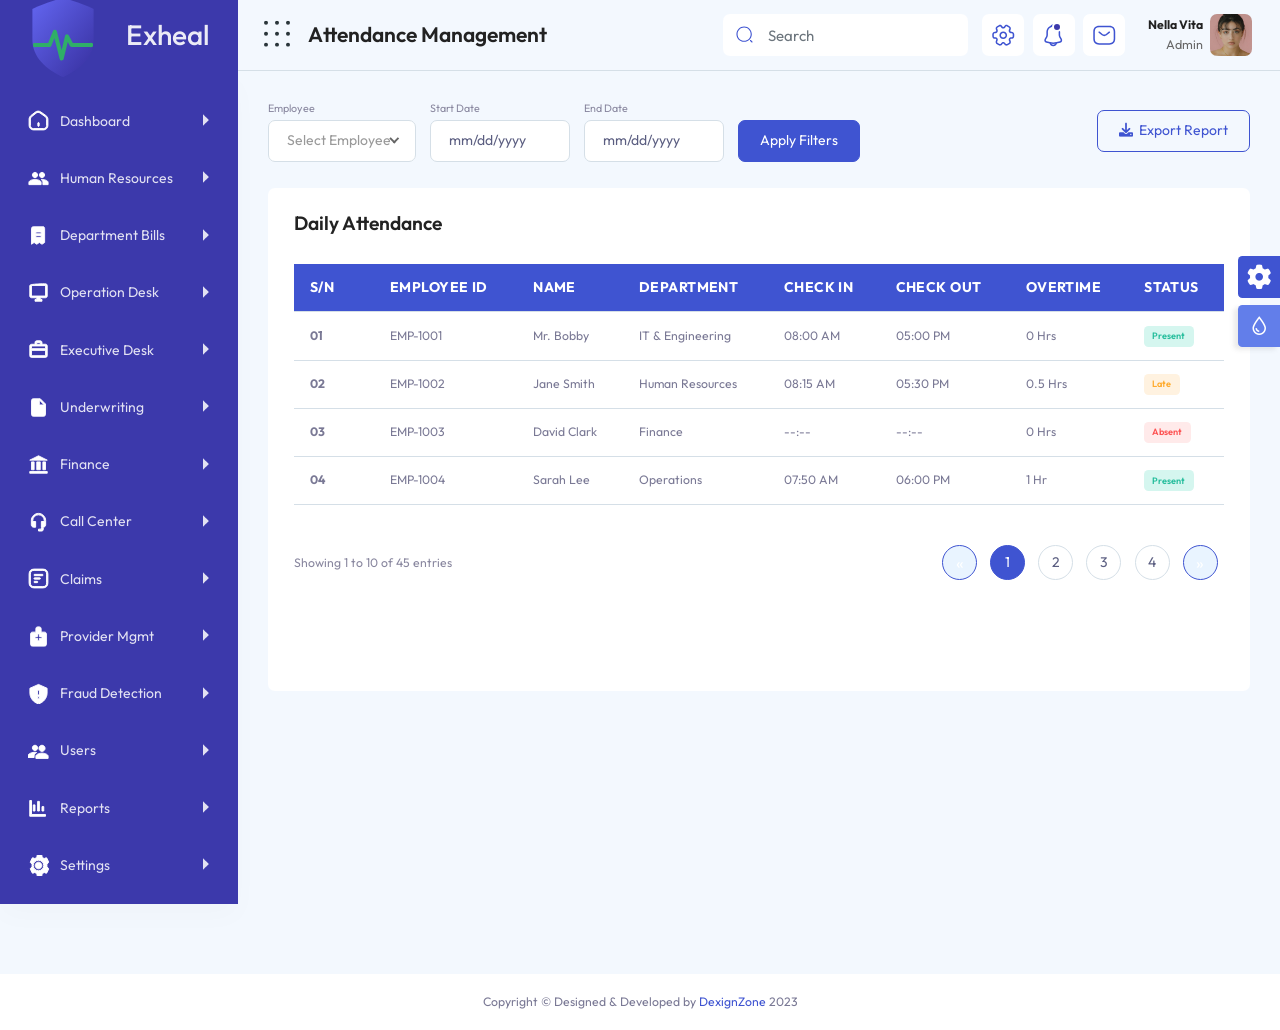
==== commit 20f3d604: "layout corrected" ====
--- a/attendance.html
+++ b/attendance.html
@@ -63,7 +63,7 @@
             Nav header start
         ***********************************-->
       <div class="nav-header">
-        <a href="index.html" class="brand-logo">
+        <a href="dashboard.html" class="brand-logo">
           <img
             src="images/insureconnect-icon.svg"
             alt="InsureConnect Logo"
@@ -1531,7 +1531,7 @@
                 <span class="nav-text">Dashboard</span>
               </a>
               <ul aria-expanded="false">
-                <li><a href="index.html">Analytics</a></li>
+                <li><a href="dashboard.html">Analytics</a></li>
               </ul>
             </li>
 
@@ -2073,43 +2073,69 @@
           <div class="row">
             <div class="col-lg-12">
               <div
-                class="d-flex flex-wrap align-items-center justify-content-between mb-4"
+                class="d-flex flex-wrap align-items-center justify-content-between gap-3 mb-4"
               >
-                <div
-                  class="d-flex flex-wrap align-items-center gap-3 mb-2 mb-sm-0"
+                <!-- Filters -->
+                <form
+                  class="d-flex flex-wrap align-items-end gap-3"
+                  role="search"
+                  aria-label="Report filters"
                 >
-                  <select
-                    class="form-control default-select"
-                    style="min-width: 200px; width: auto"
-                  >
-                    <option selected disabled>Select Employee</option>
-                    <option value="EMP-1001">Mr. Bobby (EMP-1001)</option>
-                    <option value="EMP-1002">Jane Smith (EMP-1002)</option>
-                    <option value="EMP-1003">David Clark (EMP-1003)</option>
-                  </select>
-
-                  <div class="input-group" style="width: auto">
-                    <span class="input-group-text bg-white">Start</span>
+                  <div class="d-flex flex-column">
+                    <label
+                      for="employeeSelect"
+                      class="form-label small text-muted mb-1"
+                      >Employee</label
+                    >
+                    <select
+                      id="employeeSelect"
+                      class="form-control default-select"
+                      style="min-width: 200px; width: auto"
+                    >
+                      <option selected disabled>Select Employee</option>
+                      <option value="EMP-1001">Mr. Bobby (EMP-1001)</option>
+                      <option value="EMP-1002">Jane Smith (EMP-1002)</option>
+                      <option value="EMP-1003">David Clark (EMP-1003)</option>
+                    </select>
+                  </div>
+
+                  <div class="d-flex flex-column">
+                    <label
+                      for="startDate"
+                      class="form-label small text-muted mb-1"
+                      >Start Date</label
+                    >
                     <input
+                      id="startDate"
                       type="date"
                       class="form-control"
                       title="Start Date"
                     />
                   </div>
 
-                  <div class="input-group" style="width: auto">
-                    <span class="input-group-text bg-white">End</span>
-                    <input type="date" class="form-control" title="End Date" />
+                  <div class="d-flex flex-column">
+                    <label
+                      for="endDate"
+                      class="form-label small text-muted mb-1"
+                      >End Date</label
+                    >
+                    <input
+                      id="endDate"
+                      type="date"
+                      class="form-control"
+                      title="End Date"
+                    />
                   </div>
 
                   <button type="button" class="btn btn-primary text-white">
                     Apply Filters
                   </button>
-                </div>
-
+                </form>
+
+                <!-- Actions -->
                 <div class="d-flex gap-2">
                   <button type="button" class="btn btn-outline-primary">
-                    Export Report
+                    <i class="fa fa-download me-1"></i> Export Report
                   </button>
                 </div>
               </div>
